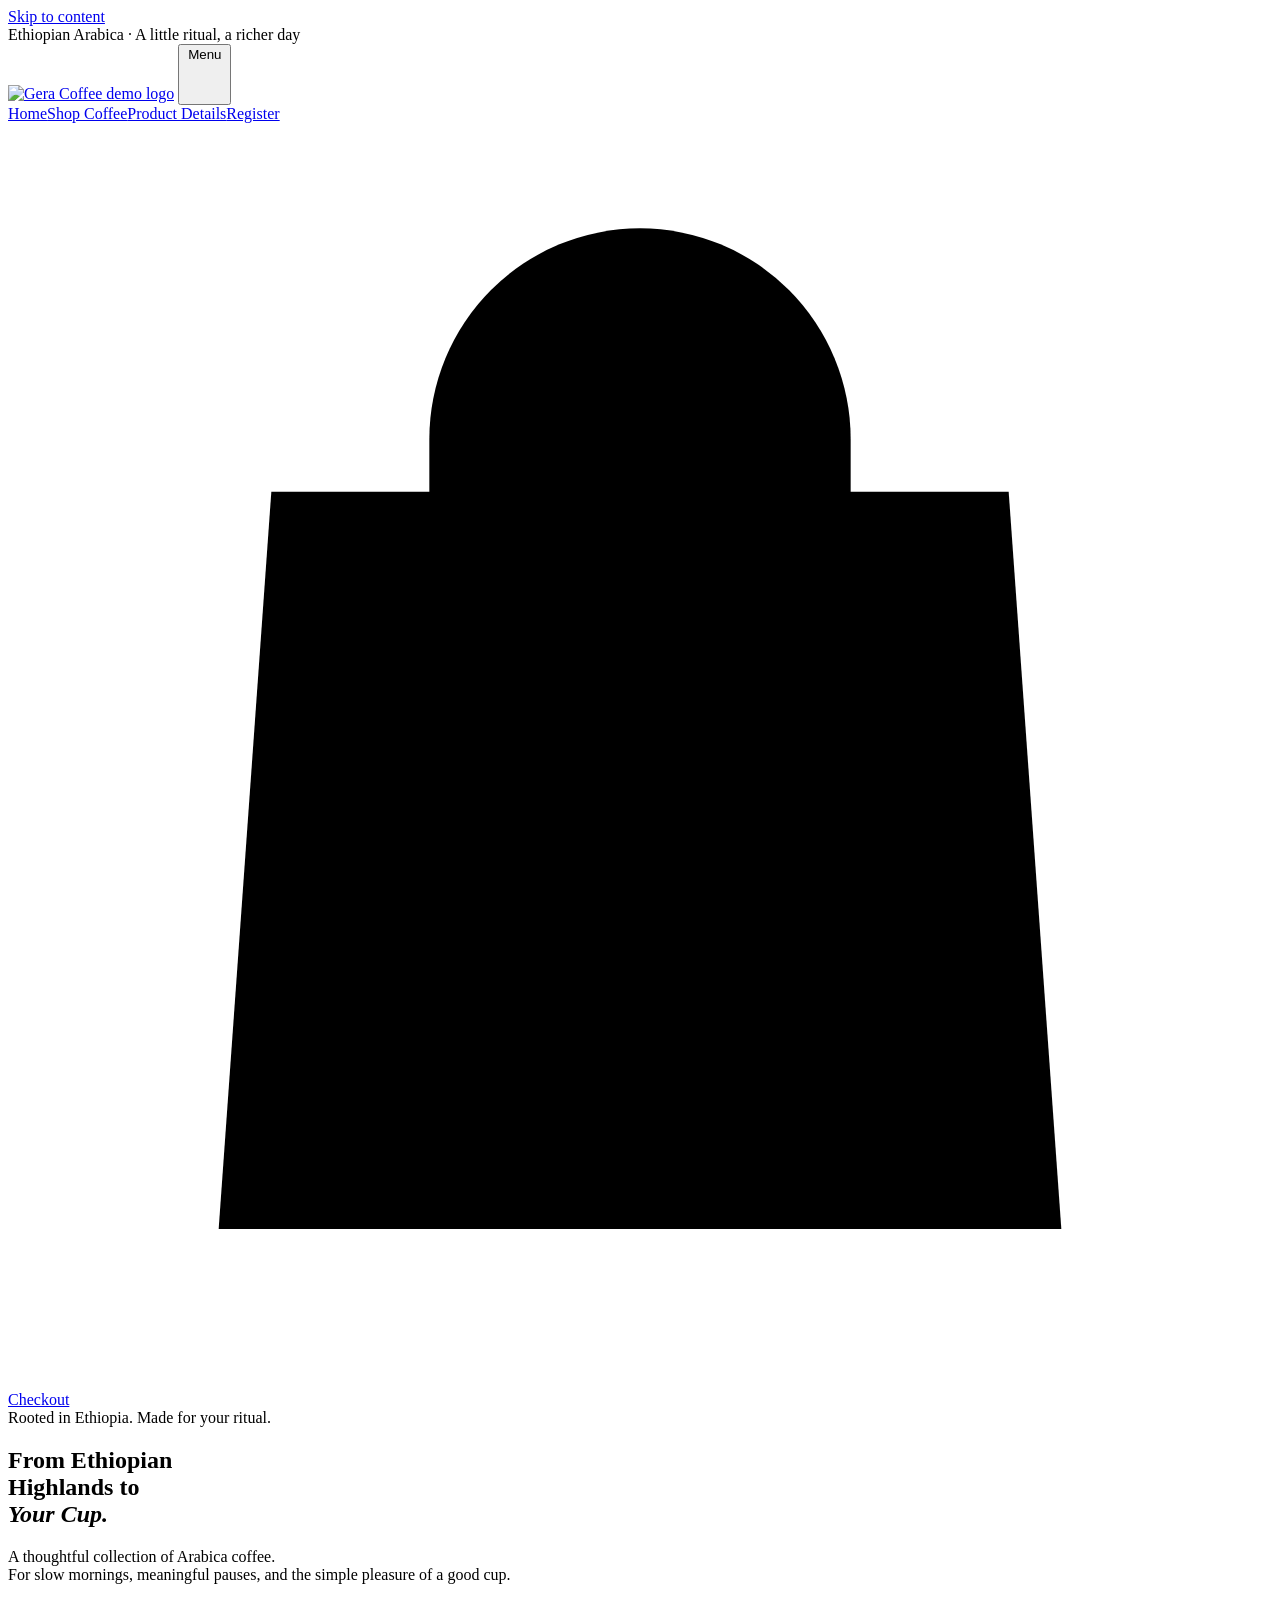
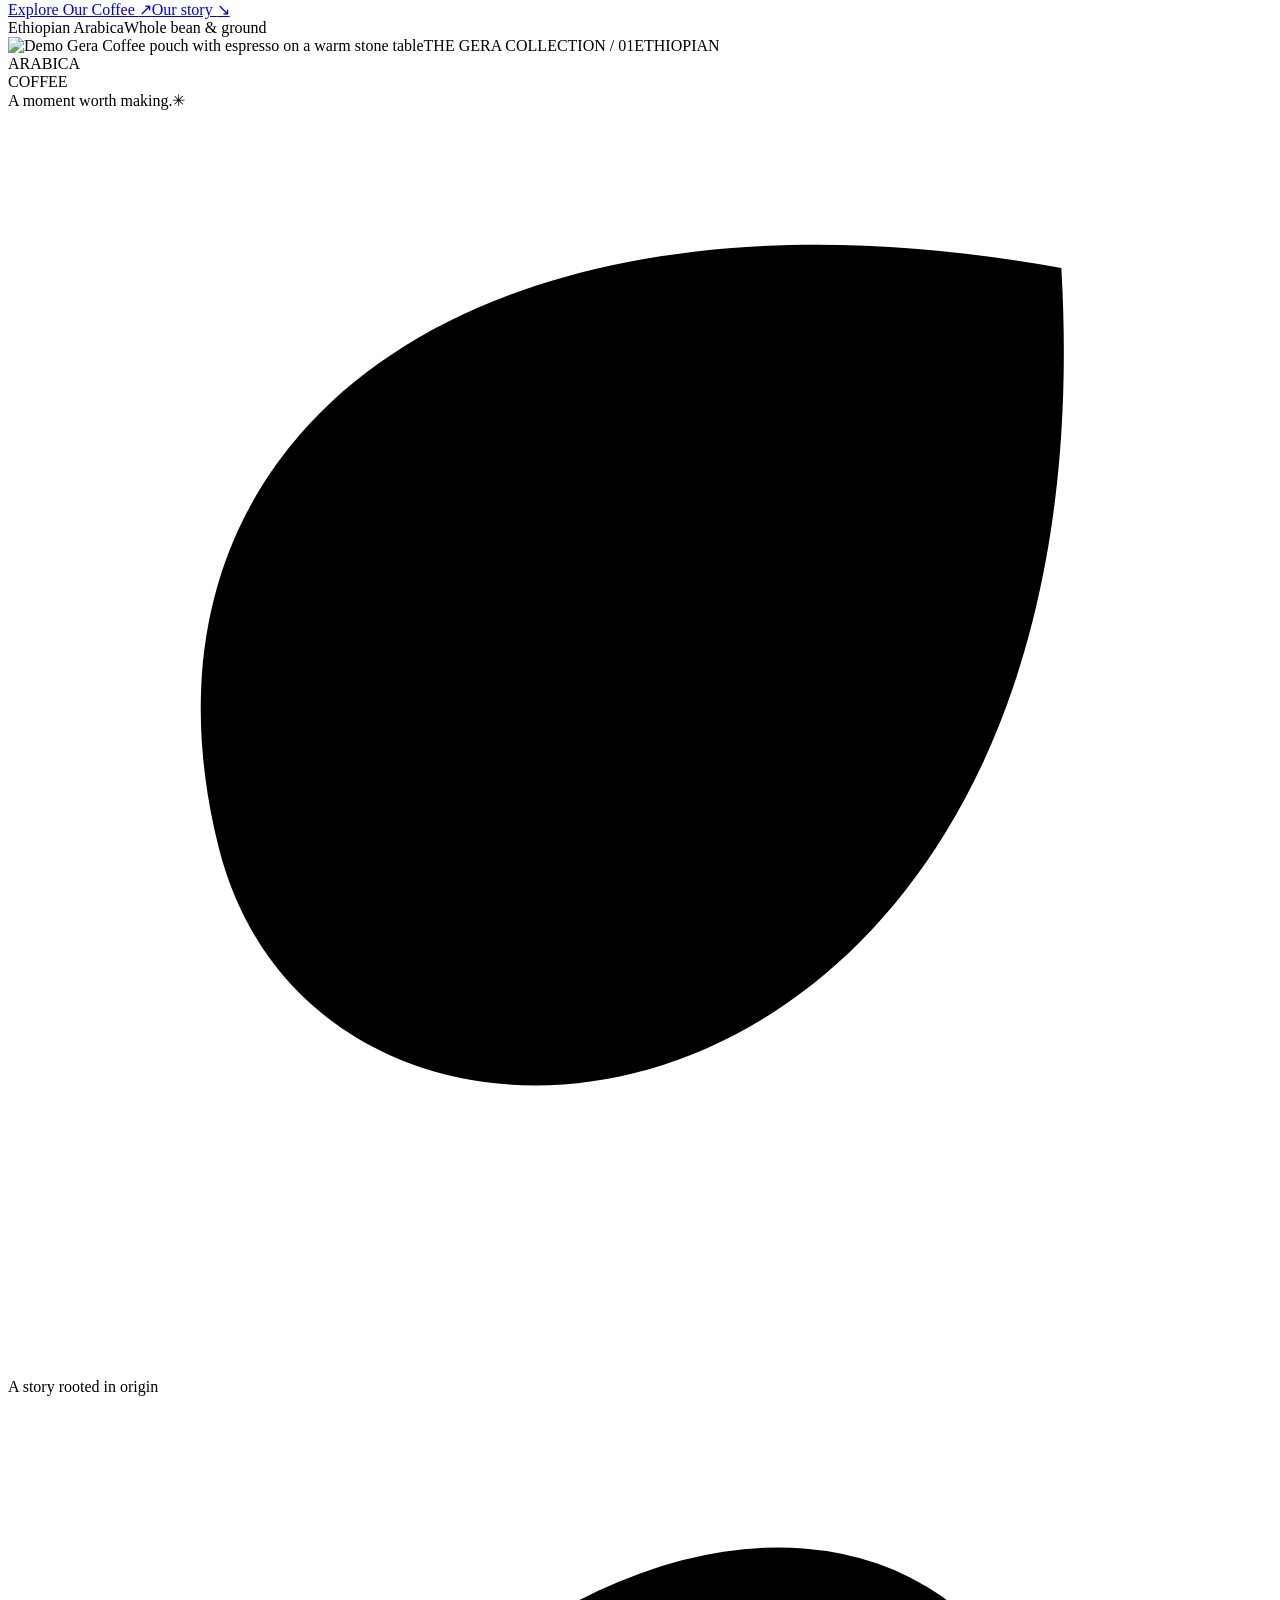
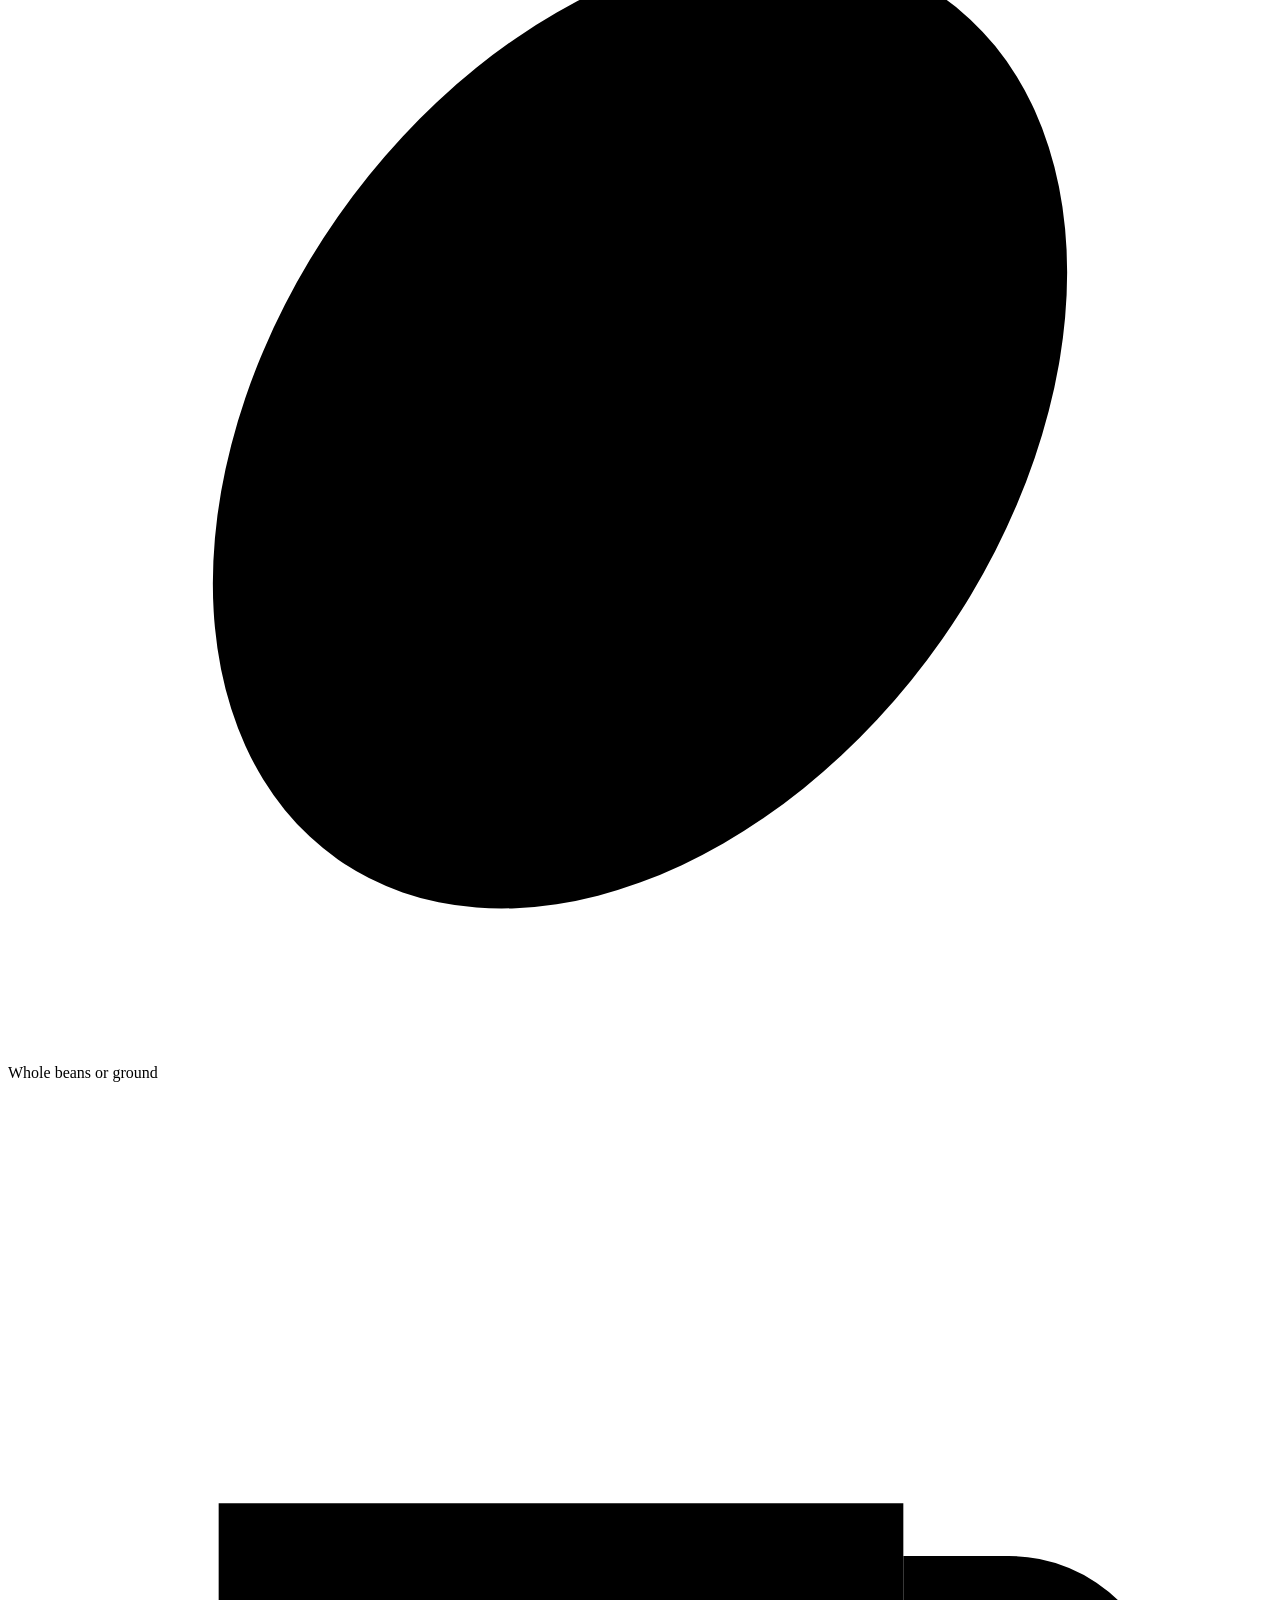
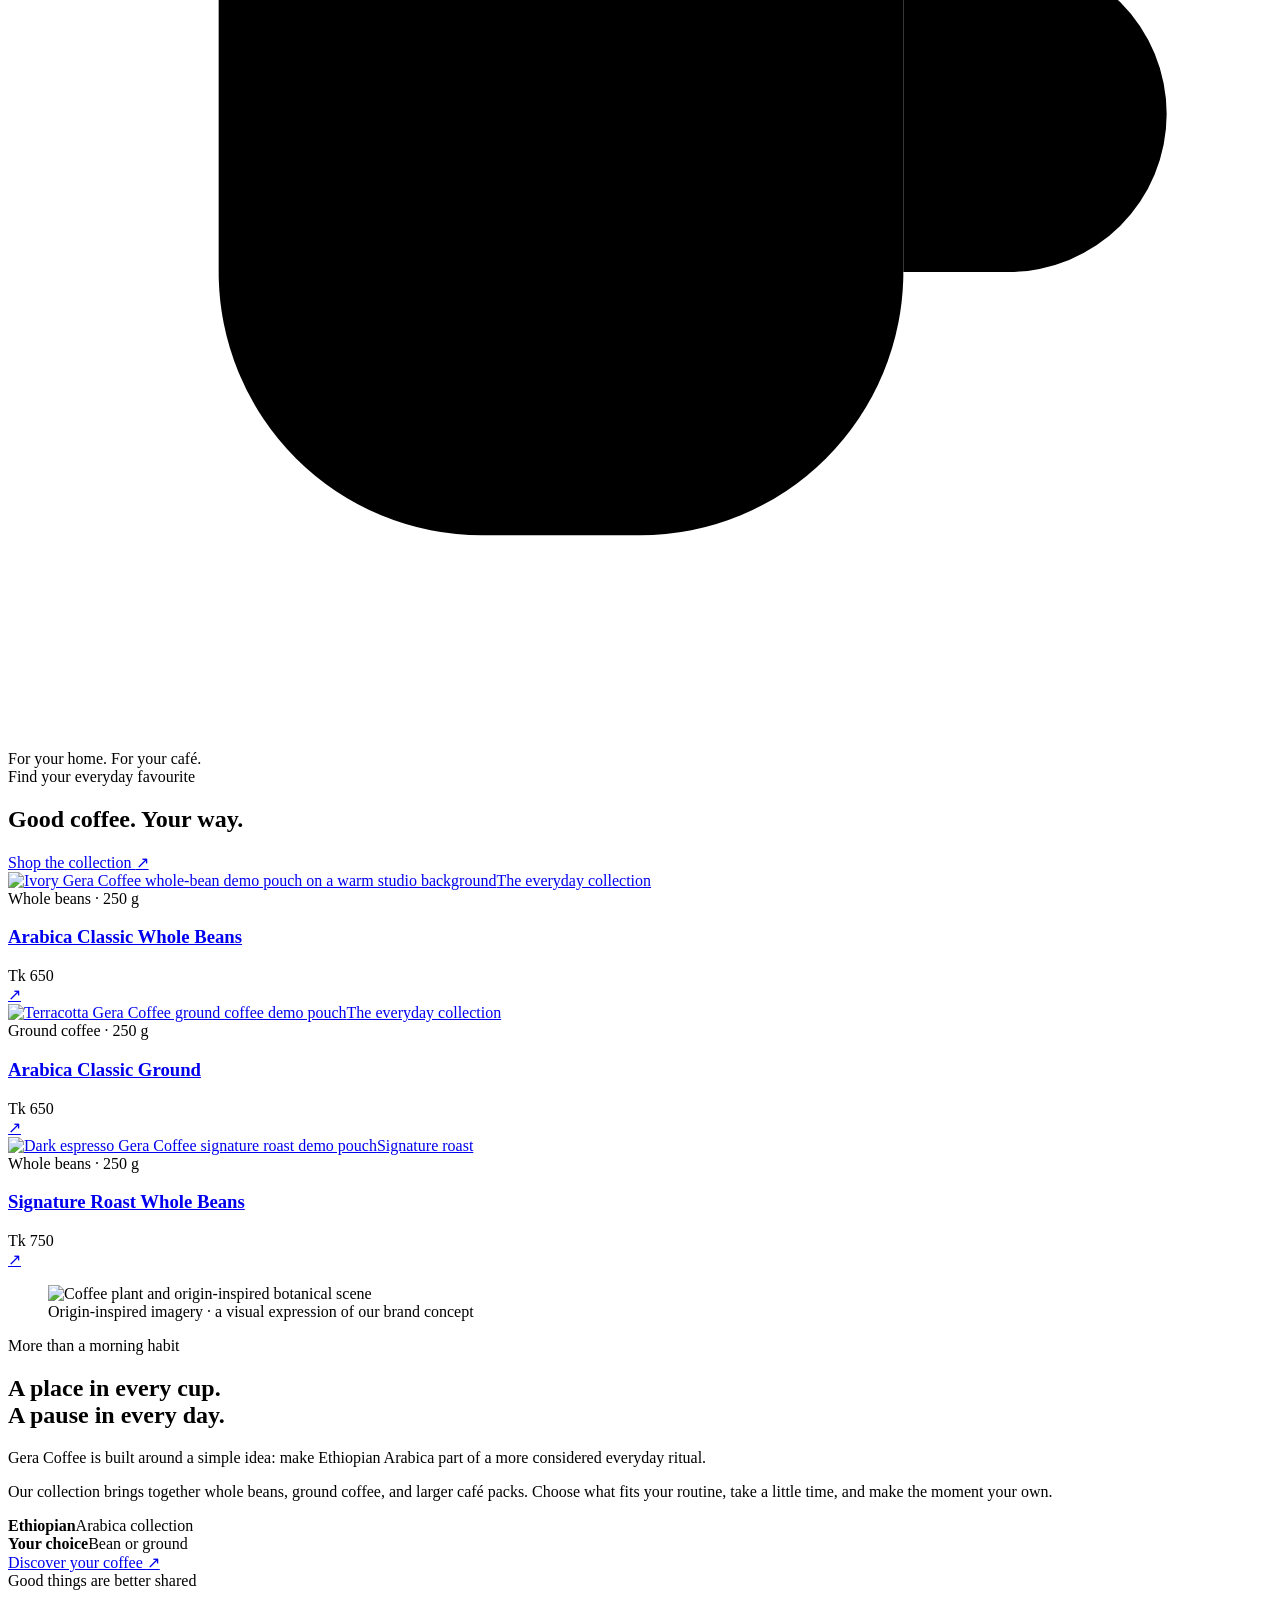
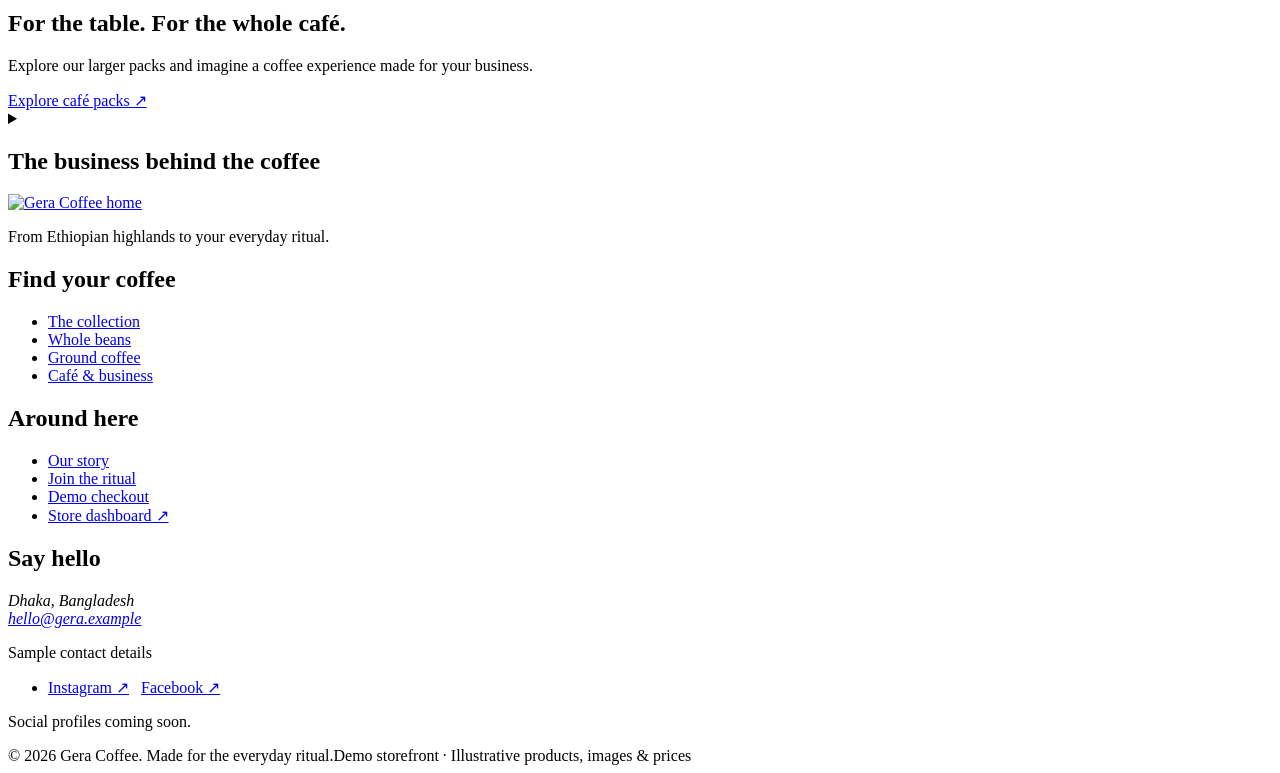
==== index.html @ 97291df1 "Upload all basic files" ====
<!doctype html>
<!-- Group name: [ADD GROUP NAME]. Members: [ADD EVERY NAME AND STUDENT ID]. AI-generated reference; see README.txt. -->
<html lang="en">
  <head>
    <meta charset="utf-8" />
    <meta name="viewport" content="width=device-width, initial-scale=1" />
    <meta
      http-equiv="Content-Security-Policy"
      content="form-action 'none'; object-src 'none'; base-uri 'self'"
    />
    <title>Gera Coffee — Ethiopian Arabica, Your Everyday Ritual</title>
    <meta
      name="description"
      content="Explore the Gera Coffee demo collection of Ethiopian Arabica whole beans, ground coffee and café packs. A thoughtful coffee ritual for Bangladesh."
    />
    <meta name="robots" content="index, follow" />
    <meta name="theme-color" content="#4A281B" />
    <link
      rel="canonical"
      href="https://gera-coffee-ritual.immensebico.chatgpt.site/index.html"
    />
    <meta property="og:type" content="website" />
    <meta property="og:site_name" content="Gera Coffee" />
    <meta
      property="og:title"
      content="Gera Coffee — Ethiopian Arabica, Your Everyday Ritual"
    />
    <meta
      property="og:description"
      content="Explore the Gera Coffee demo collection of Ethiopian Arabica whole beans, ground coffee and café packs. A thoughtful coffee ritual for Bangladesh."
    />
    <meta
      property="og:url"
      content="https://gera-coffee-ritual.immensebico.chatgpt.site/index.html"
    />
    <meta
      property="og:image"
      content="https://gera-coffee-ritual.immensebico.chatgpt.site/images/hero.jpg"
    />
    <meta
      property="og:image:alt"
      content="Gera Coffee demo pouch and espresso cup in a warm studio scene"
    />
    <meta name="twitter:card" content="summary_large_image" />
    <link rel="icon" href="images/favicon.svg" type="image/svg+xml" />
    <link
      rel="preload"
      href="fonts/gera-serif.ttf"
      as="font"
      type="font/ttf"
      crossorigin
    />
    <link rel="stylesheet" href="css/style.css" />
    <script src="js/main.js" defer></script>
    <script type="application/ld+json">
      {
        "@context": "https://schema.org",
        "@type": "WebSite",
        "name": "Gera Coffee — Ethiopian Arabica, Your Everyday Ritual",
        "description": "Explore the Gera Coffee demo collection of Ethiopian Arabica whole beans, ground coffee and café packs. A thoughtful coffee ritual for Bangladesh.",
        "url": "https://gera-coffee-ritual.immensebico.chatgpt.site/index.html",
        "inLanguage": "en"
      }
    </script>
  </head>
  <body>
    <a class="skip-link" href="#main">Skip to content</a>
    <div class="top-note">
      Ethiopian Arabica · A little ritual, a richer day
    </div>
    <header class="site-header">
      <div class="container header-inner">
        <a class="brand" href="index.html" aria-label="Gera Coffee home"
          ><img
            src="images/gera-coffee-logo.svg"
            width="143"
            height="58"
            alt="Gera Coffee demo logo"
        /></a>
        <button
          class="menu-toggle"
          type="button"
          aria-expanded="false"
          aria-controls="main-navigation"
        >
          Menu
          <svg class="icon" viewBox="0 0 24 24" aria-hidden="true">
            <path d="M3 6h18M3 12h18M3 18h18" />
          </svg>
        </button>
        <nav id="main-navigation" class="main-nav" aria-label="Main navigation">
          <a href="index.html" aria-current="page">Home</a
          ><a href="catalog.html">Shop Coffee</a
          ><a href="product-details.html">Product Details</a
          ><a href="register.html">Register</a
          ><a href="checkout.html" class="nav-checkout"
            ><svg class="icon" viewBox="0 0 24 24" aria-hidden="true">
              <path d="M5 7h14l1 14H4L5 7Z" />
              <path d="M8 8V6a4 4 0 0 1 8 0v2" /></svg
            >Checkout</a
          >
        </nav>
      </div>
    </header>
    <main id="main">
      <!-- Brand introduction -->
      <section class="container hero" aria-labelledby="hero-title">
        <div class="hero-copy">
          <span class="eyebrow">Rooted in Ethiopia. Made for your ritual.</span>
          <h1 id="hero-title">
            From Ethiopian<br />Highlands to<br /><em>Your Cup.</em>
          </h1>
          <p>
            A thoughtful collection of Arabica coffee.<br />For slow mornings,
            meaningful pauses, and the simple pleasure of a good cup.
          </p>
          <div class="hero-actions">
            <a class="button" href="catalog.html"
              >Explore Our Coffee
              <span class="arrow" aria-hidden="true">↗</span></a
            ><a class="text-link" href="#our-story"
              >Our story <span aria-hidden="true">↘</span></a
            >
          </div>
          <div class="hero-footnote">
            <span>Ethiopian Arabica</span><span>Whole bean &amp; ground</span>
          </div>
        </div>
        <div class="hero-visual">
          <img
            src="images/hero.jpg"
            alt="Demo Gera Coffee pouch with espresso on a warm stone table"
            width="1536"
            height="1024"
            fetchpriority="high"
          /><span class="hero-index">THE GERA COLLECTION / 01</span
          ><span class="round-stamp">ETHIOPIAN<br />ARABICA<br />COFFEE</span>
          <div class="image-label">
            <span>A moment worth making.</span><span aria-hidden="true">✳</span>
          </div>
        </div>
      </section>
      <div class="values-strip">
        <div class="container values-inner">
          <div class="value">
            <svg class="icon" viewBox="0 0 24 24" aria-hidden="true">
              <path d="M20 3C9 1 2 6 4 14s17 6 16-11Z" />
              <path d="M3 22 17 7" /></svg
            ><span>A story rooted in origin</span>
          </div>
          <div class="value">
            <svg class="icon" viewBox="0 0 24 24" aria-hidden="true">
              <ellipse
                cx="12"
                cy="12"
                rx="7"
                ry="10"
                transform="rotate(35 12 12)"
              />
              <path d="M16 4c-1 6-7 5-8 16" /></svg
            ><span>Whole beans or ground</span>
          </div>
          <div class="value">
            <svg class="icon" viewBox="0 0 24 24" aria-hidden="true">
              <path d="M4 8h13v7a5 5 0 0 1-5 5H9a5 5 0 0 1-5-5V8Z" />
              <path d="M17 9h2a3 3 0 0 1 0 6h-2M8 2v3m5-3v3M2 23h19" /></svg
            ><span>For your home. For your café.</span>
          </div>
        </div>
      </div>
      <!-- Featured coffee -->
      <section class="container section" aria-labelledby="featured-title">
        <div class="section-heading">
          <div>
            <span class="eyebrow">Find your everyday favourite</span>
            <h2 id="featured-title">Good coffee. Your way.</h2>
          </div>
          <a class="text-link" href="catalog.html"
            >Shop the collection
            <span class="arrow" aria-hidden="true">↗</span></a
          >
        </div>
        <div class="product-grid">
          <article
            class="product-card"
            data-product-card
            data-category="Whole beans"
            data-search="arabica classic whole beans 250 g ger-003"
          >
            <a
              class="product-image"
              href="product-details.html?sku=GER-003"
              aria-label="View Arabica Classic Whole Beans 250 g"
              ><img
                src="images/coffee-01.jpg"
                alt="Ivory Gera Coffee whole-bean demo pouch on a warm studio background"
                width="1200"
                height="1200"
                loading="lazy"
                decoding="async"
              /><span class="product-badge">The everyday collection</span></a
            >
            <div class="product-card-footer">
              <div>
                <span class="category">Whole beans · 250 g</span>
                <h3>
                  <a href="product-details.html?sku=GER-003"
                    >Arabica Classic Whole Beans</a
                  >
                </h3>
                <span class="price">Tk 650</span>
              </div>
              <a
                class="circle-link"
                href="product-details.html?sku=GER-003"
                aria-label="Explore Arabica Classic Whole Beans 250 g"
                ><span class="arrow" aria-hidden="true">↗</span></a
              >
            </div>
          </article>
          <article
            class="product-card"
            data-product-card
            data-category="Ground coffee"
            data-search="arabica classic ground 250 g ger-004"
          >
            <a
              class="product-image"
              href="product-details.html?sku=GER-004"
              aria-label="View Arabica Classic Ground 250 g"
              ><img
                src="images/coffee-02.jpg"
                alt="Terracotta Gera Coffee ground coffee demo pouch"
                width="1200"
                height="1200"
                loading="lazy"
                decoding="async"
              /><span class="product-badge">The everyday collection</span></a
            >
            <div class="product-card-footer">
              <div>
                <span class="category">Ground coffee · 250 g</span>
                <h3>
                  <a href="product-details.html?sku=GER-004"
                    >Arabica Classic Ground</a
                  >
                </h3>
                <span class="price">Tk 650</span>
              </div>
              <a
                class="circle-link"
                href="product-details.html?sku=GER-004"
                aria-label="Explore Arabica Classic Ground 250 g"
                ><span class="arrow" aria-hidden="true">↗</span></a
              >
            </div>
          </article>
          <article
            class="product-card"
            data-product-card
            data-category="Whole beans"
            data-search="signature roast whole beans 250 g ger-005"
          >
            <a
              class="product-image"
              href="product-details.html?sku=GER-005"
              aria-label="View Signature Roast Whole Beans 250 g"
              ><img
                src="images/coffee-03.jpg"
                alt="Dark espresso Gera Coffee signature roast demo pouch"
                width="1200"
                height="1200"
                loading="lazy"
                decoding="async"
              /><span class="product-badge">Signature roast</span></a
            >
            <div class="product-card-footer">
              <div>
                <span class="category">Whole beans · 250 g</span>
                <h3>
                  <a href="product-details.html?sku=GER-005"
                    >Signature Roast Whole Beans</a
                  >
                </h3>
                <span class="price">Tk 750</span>
              </div>
              <a
                class="circle-link"
                href="product-details.html?sku=GER-005"
                aria-label="Explore Signature Roast Whole Beans 250 g"
                ><span class="arrow" aria-hidden="true">↗</span></a
              >
            </div>
          </article>
        </div>
      </section>
      <!-- Origin and brand values -->
      <section
        class="container origin"
        id="our-story"
        aria-labelledby="story-title"
      >
        <figure class="origin-photo">
          <img
            src="images/coffee-04.jpg"
            alt="Coffee plant and origin-inspired botanical scene"
            width="1200"
            height="1200"
            loading="lazy"
          />
          <figcaption>
            Origin-inspired imagery · a visual expression of our brand concept
          </figcaption>
        </figure>
        <div class="origin-copy">
          <span class="eyebrow">More than a morning habit</span>
          <h2 id="story-title">
            A place in every cup.<br />A pause in every day.
          </h2>
          <p>
            Gera Coffee is built around a simple idea: make Ethiopian Arabica
            part of a more considered everyday ritual.
          </p>
          <p>
            Our collection brings together whole beans, ground coffee, and
            larger café packs. Choose what fits your routine, take a little
            time, and make the moment your own.
          </p>
          <div class="origin-detail">
            <div><strong>Ethiopian</strong><span>Arabica collection</span></div>
            <div><strong>Your choice</strong><span>Bean or ground</span></div>
          </div>
          <a class="text-link" href="catalog.html"
            >Discover your coffee
            <span class="arrow" aria-hidden="true">↗</span></a
          >
        </div>
      </section>
      <section class="ritual-banner" aria-labelledby="cafe-title">
        <div class="container ritual-inner">
          <div>
            <span class="eyebrow">Good things are better shared</span>
            <h2 id="cafe-title">For the table. For the whole café.</h2>
            <p>
              Explore our larger packs and imagine a coffee experience made for
              your business.
            </p>
          </div>
          <a
            class="button"
            href="catalog.html?category=Caf%C3%A9%2Fbusiness%20pack"
            >Explore café packs
            <span class="arrow" aria-hidden="true">↗</span></a
          >
        </div>
      </section>
      <!-- All nine business model blocks; expandable for a calmer storefront -->
      <section
        class="container business-section"
        aria-labelledby="business-title"
      >
        <details>
          <summary>
            <h2 id="business-title">The business behind the coffee</h2>
          </summary>
          <p class="intro">
            <strong>A direct-to-customer concept.</strong> Gera Coffee is
            primarily a B2C store because it offers products to individual
            consumers. Cafés and business buyers represent a planned B2B
            audience. Our revenue model is direct product sales, with bulk
            coffee sales as a potential secondary channel.
          </p>
          <div class="canvas-grid">
            <article>
              <span class="canvas-number">01</span>
              <h3>Customer segments</h3>
              <p>
                Specialty coffee enthusiasts, premium home consumers, and cafés
                or business buyers.
              </p>
            </article>
            <article>
              <span class="canvas-number">02</span>
              <h3>Value propositions</h3>
              <p>
                Ethiopian Arabica in whole-bean and ground formats, considered
                presentation, and clear product choices.
              </p>
            </article>
            <article>
              <span class="canvas-number">03</span>
              <h3>Channels</h3>
              <p>
                A direct website storefront, social media, and personal contact
                for business enquiries. All channels are conceptual.
              </p>
            </article>
            <article>
              <span class="canvas-number">04</span>
              <h3>Customer relationships</h3>
              <p>
                Helpful product information, direct contact, and a planned
                post-purchase support experience.
              </p>
            </article>
            <article>
              <span class="canvas-number">05</span>
              <h3>Revenue streams</h3>
              <p>
                Direct coffee product sales to individuals; a planned secondary
                route for café and bulk orders.
              </p>
            </article>
            <article>
              <span class="canvas-number">06</span>
              <h3>Key resources</h3>
              <p>
                The brand, coffee inventory, product photography, the
                storefront, and future supplier relationships.
              </p>
            </article>
            <article>
              <span class="canvas-number">07</span>
              <h3>Key activities</h3>
              <p>
                Product selection, listings, a packing and fulfilment concept,
                marketing, and customer communication.
              </p>
            </article>
            <article>
              <span class="canvas-number">08</span>
              <h3>Key partners</h3>
              <p>
                Prospective coffee suppliers, delivery services, and payment
                providers. No partnerships or integrations are currently
                claimed.
              </p>
            </article>
            <article>
              <span class="canvas-number">09</span>
              <h3>Cost structure</h3>
              <p>
                Coffee purchasing, packaging, delivery, marketing, and website
                operations.
              </p>
            </article>
          </div>
        </details>
      </section>
    </main>
    <footer class="site-footer" id="contact">
      <div class="container">
        <div class="footer-grid">
          <div class="footer-brand">
            <a href="index.html"
              ><img
                src="images/gera-coffee-logo.svg"
                alt="Gera Coffee home"
                width="140"
                height="57"
                loading="lazy"
            /></a>
            <p>From Ethiopian highlands to your everyday ritual.</p>
          </div>
          <div>
            <h2>Find your coffee</h2>
            <ul>
              <li><a href="catalog.html">The collection</a></li>
              <li>
                <a href="catalog.html?category=Whole%20beans">Whole beans</a>
              </li>
              <li>
                <a href="catalog.html?category=Ground%20coffee"
                  >Ground coffee</a
                >
              </li>
              <li>
                <a href="catalog.html?category=Caf%C3%A9%2Fbusiness%20pack"
                  >Café &amp; business</a
                >
              </li>
            </ul>
          </div>
          <div>
            <h2>Around here</h2>
            <ul>
              <li><a href="index.html#our-story">Our story</a></li>
              <li><a href="register.html">Join the ritual</a></li>
              <li><a href="checkout.html">Demo checkout</a></li>
              <li><a href="admin.html">Store dashboard ↗</a></li>
            </ul>
          </div>
          <div>
            <h2>Say hello</h2>
            <address>
              Dhaka, Bangladesh<br /><a href="mailto:hello@gera.example"
                >hello@gera.example</a
              >
            </address>
            <p class="small muted">Sample contact details</p>
            <ul>
              <li>
                <a href="#social-note" data-social="Instagram">Instagram ↗</a>
                &nbsp;
                <a href="#social-note" data-social="Facebook">Facebook ↗</a>
              </li>
            </ul>
            <p class="small muted" id="social-note">
              Social profiles coming soon.
            </p>
          </div>
        </div>
        <div class="footer-bottom">
          <span>© 2026 Gera Coffee. Made for the everyday ritual.</span
          ><span
            >Demo storefront · Illustrative products, images &amp; prices</span
          >
        </div>
      </div>
    </footer>
    <div class="toast" role="status" aria-live="polite" hidden></div>
  </body>
</html>
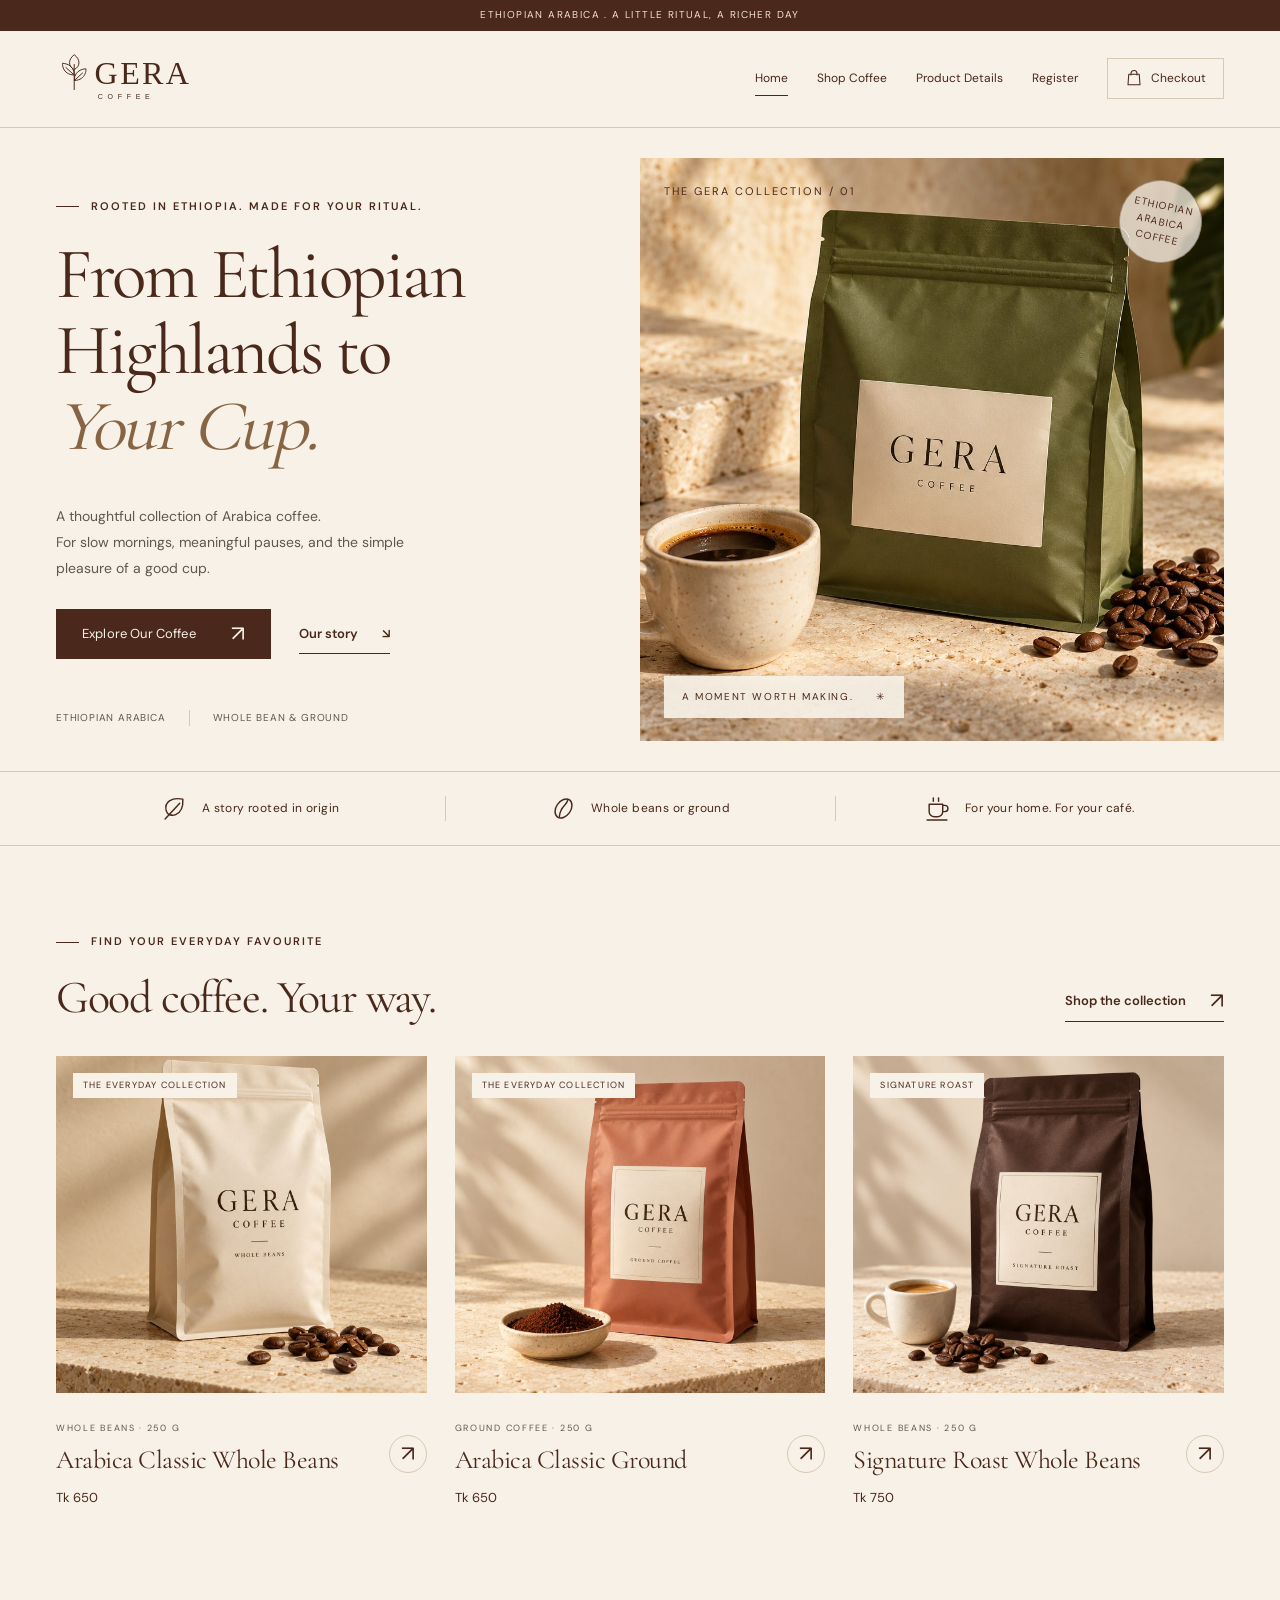
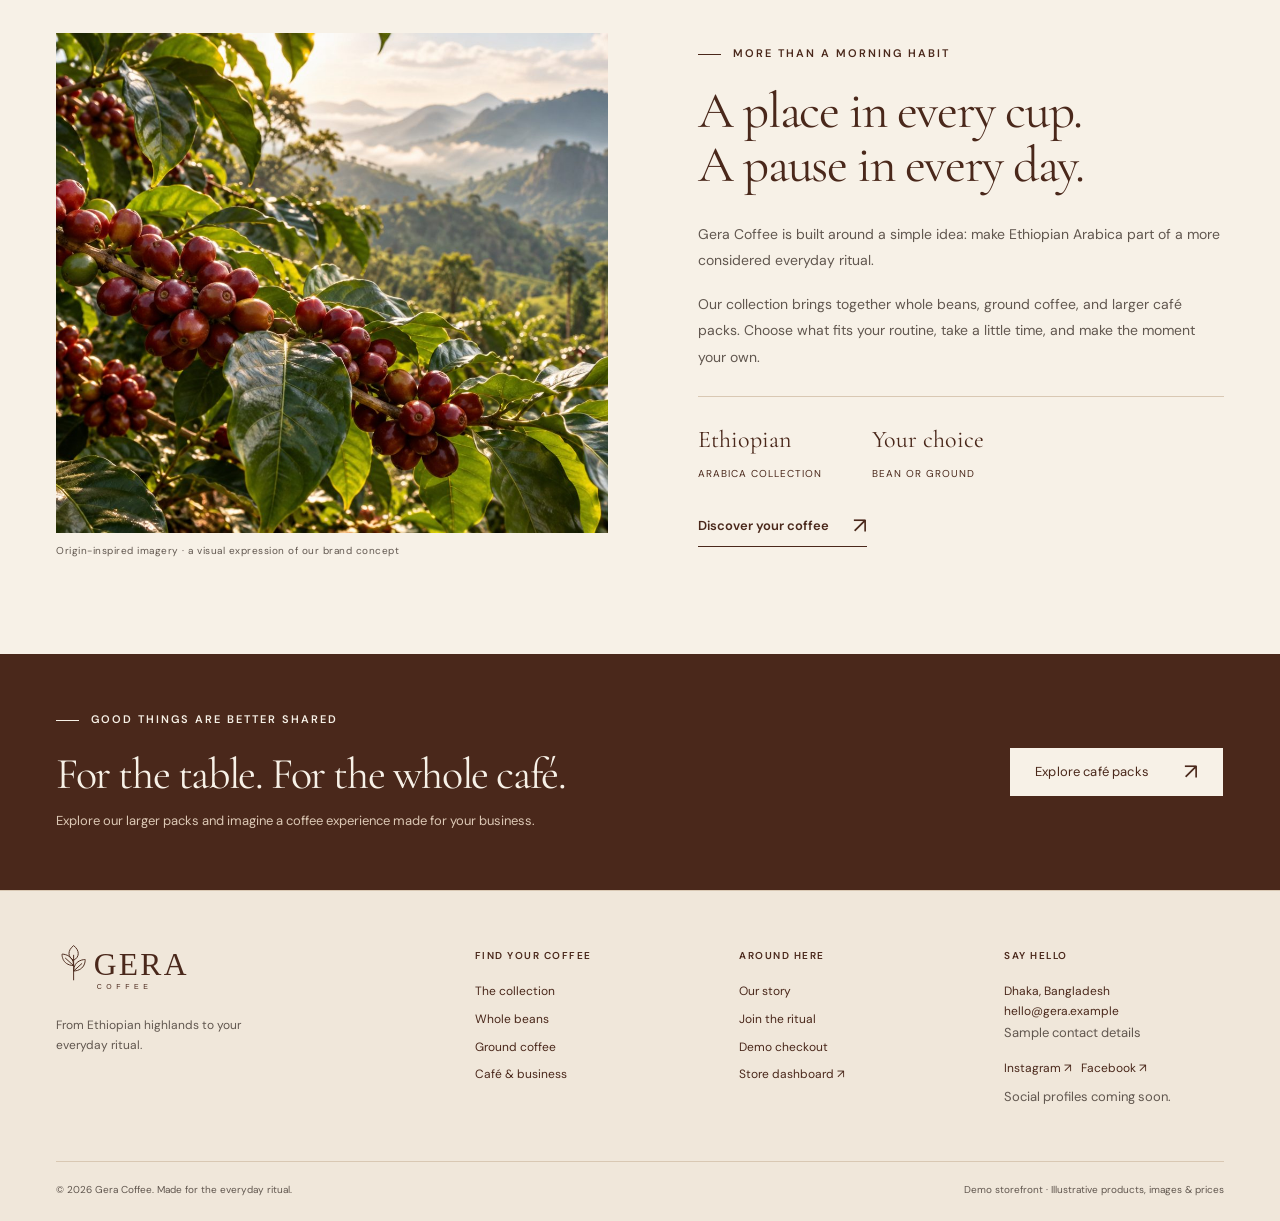
==== commit 80fe5a81: "Deploy the website" ====
--- a/index.html
+++ b/index.html
@@ -2,71 +2,13 @@
 <!-- Group name: [ADD GROUP NAME]. Members: [ADD EVERY NAME AND STUDENT ID]. AI-generated reference; see README.txt. -->
 <html lang="en">
   <head>
-    <meta charset="utf-8" />
-    <meta name="viewport" content="width=device-width, initial-scale=1" />
-    <meta
-      http-equiv="Content-Security-Policy"
-      content="form-action 'none'; object-src 'none'; base-uri 'self'"
-    />
     <title>Gera Coffee — Ethiopian Arabica, Your Everyday Ritual</title>
-    <meta
-      name="description"
-      content="Explore the Gera Coffee demo collection of Ethiopian Arabica whole beans, ground coffee and café packs. A thoughtful coffee ritual for Bangladesh."
-    />
-    <meta name="robots" content="index, follow" />
-    <meta name="theme-color" content="#4A281B" />
-    <link
-      rel="canonical"
-      href="https://gera-coffee-ritual.immensebico.chatgpt.site/index.html"
-    />
-    <meta property="og:type" content="website" />
-    <meta property="og:site_name" content="Gera Coffee" />
-    <meta
-      property="og:title"
-      content="Gera Coffee — Ethiopian Arabica, Your Everyday Ritual"
-    />
-    <meta
-      property="og:description"
-      content="Explore the Gera Coffee demo collection of Ethiopian Arabica whole beans, ground coffee and café packs. A thoughtful coffee ritual for Bangladesh."
-    />
-    <meta
-      property="og:url"
-      content="https://gera-coffee-ritual.immensebico.chatgpt.site/index.html"
-    />
-    <meta
-      property="og:image"
-      content="https://gera-coffee-ritual.immensebico.chatgpt.site/images/hero.jpg"
-    />
-    <meta
-      property="og:image:alt"
-      content="Gera Coffee demo pouch and espresso cup in a warm studio scene"
-    />
-    <meta name="twitter:card" content="summary_large_image" />
-    <link rel="icon" href="images/favicon.svg" type="image/svg+xml" />
-    <link
-      rel="preload"
-      href="fonts/gera-serif.ttf"
-      as="font"
-      type="font/ttf"
-      crossorigin
-    />
     <link rel="stylesheet" href="css/style.css" />
-    <script src="js/main.js" defer></script>
-    <script type="application/ld+json">
-      {
-        "@context": "https://schema.org",
-        "@type": "WebSite",
-        "name": "Gera Coffee — Ethiopian Arabica, Your Everyday Ritual",
-        "description": "Explore the Gera Coffee demo collection of Ethiopian Arabica whole beans, ground coffee and café packs. A thoughtful coffee ritual for Bangladesh.",
-        "url": "https://gera-coffee-ritual.immensebico.chatgpt.site/index.html",
-        "inLanguage": "en"
-      }
-    </script>
   </head>
   <body>
     <a class="skip-link" href="#main">Skip to content</a>
     <div class="top-note">
-      Ethiopian Arabica · A little ritual, a richer day
+      Ethiopian Arabica . A little ritual, a richer day
     </div>
     <header class="site-header">
       <div class="container header-inner">
@@ -354,99 +296,6 @@
           >
         </div>
       </section>
-      <!-- All nine business model blocks; expandable for a calmer storefront -->
-      <section
-        class="container business-section"
-        aria-labelledby="business-title"
-      >
-        <details>
-          <summary>
-            <h2 id="business-title">The business behind the coffee</h2>
-          </summary>
-          <p class="intro">
-            <strong>A direct-to-customer concept.</strong> Gera Coffee is
-            primarily a B2C store because it offers products to individual
-            consumers. Cafés and business buyers represent a planned B2B
-            audience. Our revenue model is direct product sales, with bulk
-            coffee sales as a potential secondary channel.
-          </p>
-          <div class="canvas-grid">
-            <article>
-              <span class="canvas-number">01</span>
-              <h3>Customer segments</h3>
-              <p>
-                Specialty coffee enthusiasts, premium home consumers, and cafés
-                or business buyers.
-              </p>
-            </article>
-            <article>
-              <span class="canvas-number">02</span>
-              <h3>Value propositions</h3>
-              <p>
-                Ethiopian Arabica in whole-bean and ground formats, considered
-                presentation, and clear product choices.
-              </p>
-            </article>
-            <article>
-              <span class="canvas-number">03</span>
-              <h3>Channels</h3>
-              <p>
-                A direct website storefront, social media, and personal contact
-                for business enquiries. All channels are conceptual.
-              </p>
-            </article>
-            <article>
-              <span class="canvas-number">04</span>
-              <h3>Customer relationships</h3>
-              <p>
-                Helpful product information, direct contact, and a planned
-                post-purchase support experience.
-              </p>
-            </article>
-            <article>
-              <span class="canvas-number">05</span>
-              <h3>Revenue streams</h3>
-              <p>
-                Direct coffee product sales to individuals; a planned secondary
-                route for café and bulk orders.
-              </p>
-            </article>
-            <article>
-              <span class="canvas-number">06</span>
-              <h3>Key resources</h3>
-              <p>
-                The brand, coffee inventory, product photography, the
-                storefront, and future supplier relationships.
-              </p>
-            </article>
-            <article>
-              <span class="canvas-number">07</span>
-              <h3>Key activities</h3>
-              <p>
-                Product selection, listings, a packing and fulfilment concept,
-                marketing, and customer communication.
-              </p>
-            </article>
-            <article>
-              <span class="canvas-number">08</span>
-              <h3>Key partners</h3>
-              <p>
-                Prospective coffee suppliers, delivery services, and payment
-                providers. No partnerships or integrations are currently
-                claimed.
-              </p>
-            </article>
-            <article>
-              <span class="canvas-number">09</span>
-              <h3>Cost structure</h3>
-              <p>
-                Coffee purchasing, packaging, delivery, marketing, and website
-                operations.
-              </p>
-            </article>
-          </div>
-        </details>
-      </section>
     </main>
     <footer class="site-footer" id="contact">
       <div class="container">
--- a/css/style.css
+++ b/css/style.css
@@ -0,0 +1,2140 @@
+/* Gera Coffee — shared storefront styles. */
+@font-face {
+  font-family: "Gera Serif";
+  src: url("../fonts/gera-serif.ttf") format("truetype");
+  font-display: swap;
+  font-weight: 400;
+}
+@font-face {
+  font-family: "Gera Sans";
+  src: url("../fonts/gera-sans.ttf") format("truetype");
+  font-display: swap;
+  font-weight: 400;
+}
+:root {
+  --espresso: #4a281b;
+  --cream: #f7f1e7;
+  --sand: #e7d5bc;
+  --border: #d9c8b3;
+  --muted: #61574f;
+  --caramel: #b77936;
+  --green: #53683b;
+  --white: #fffdf9;
+  --serif: "Gera Serif", Georgia, serif;
+  --sans: "Gera Sans", Arial, sans-serif;
+}
+* {
+  box-sizing: border-box;
+}
+html {
+  scroll-behavior: smooth;
+  scroll-padding-top: 110px;
+}
+body {
+  margin: 0;
+  color: var(--espresso);
+  background: var(--cream);
+  font: 16px/1.65 var(--sans);
+}
+img {
+  display: block;
+  max-width: 100%;
+  height: auto;
+}
+a {
+  color: inherit;
+  text-decoration: none;
+}
+button,
+input,
+select,
+textarea {
+  font: inherit;
+}
+button,
+a,
+input,
+select,
+textarea {
+  -webkit-tap-highlight-color: transparent;
+}
+button {
+  color: inherit;
+  cursor: pointer;
+}
+button:disabled {
+  cursor: not-allowed;
+  opacity: 0.5;
+}
+button,
+input,
+select,
+textarea {
+  border-radius: 2px;
+}
+button {
+  background: none;
+}
+a,
+button {
+  touch-action: manipulation;
+}
+a:hover {
+  color: #855329;
+}
+p {
+  margin: 0 0 1.2em;
+}
+h1,
+h2,
+h3,
+h4 {
+  font-family: var(--serif);
+  font-weight: 400;
+  line-height: 1.06;
+  margin: 0 0 0.55em;
+}
+h1 {
+  font-size: clamp(48px, 5.5vw, 82px);
+  letter-spacing: -2.5px;
+}
+h2 {
+  font-size: clamp(36px, 3.6vw, 53px);
+  letter-spacing: -1.4px;
+}
+h3 {
+  font-size: 29px;
+  letter-spacing: -0.5px;
+}
+small,
+.small {
+  font-size: 13px;
+}
+::selection {
+  background: var(--sand);
+}
+:focus-visible {
+  outline: 3px solid var(--green);
+  outline-offset: 5px;
+}
+button:focus-visible,
+input:focus-visible,
+select:focus-visible,
+textarea:focus-visible {
+  outline-offset: 3px;
+}
+[hidden] {
+  display: none !important;
+}
+.container {
+  width: min(1280px, calc(100% - 112px));
+  margin-inline: auto;
+}
+.muted {
+  color: var(--muted);
+}
+.eyebrow {
+  display: block;
+  font-size: 11px;
+  line-height: 1.4;
+  font-weight: 600;
+  letter-spacing: 2px;
+  text-transform: uppercase;
+  margin-bottom: 23px;
+}
+.eyebrow::before {
+  content: "";
+  display: inline-block;
+  width: 23px;
+  height: 1px;
+  background: currentColor;
+  vertical-align: middle;
+  margin-right: 12px;
+}
+.section {
+  padding-block: 88px;
+}
+.section-heading,
+.split-heading {
+  display: flex;
+  align-items: end;
+  justify-content: space-between;
+  gap: 30px;
+  margin-bottom: 34px;
+}
+.section-heading h2 {
+  margin-bottom: 0;
+}
+.section-heading p {
+  max-width: 440px;
+  margin-bottom: 5px;
+}
+.text-link {
+  display: inline-flex;
+  align-items: center;
+  gap: 24px;
+  border-bottom: 1px solid var(--espresso);
+  padding: 9px 0;
+  font-size: 13px;
+  font-weight: 600;
+}
+.text-link:hover {
+  gap: 30px;
+}
+.arrow {
+  font-size: 22px;
+  font-weight: 400;
+  line-height: 1;
+}
+.button {
+  display: inline-flex;
+  align-items: center;
+  justify-content: center;
+  gap: 35px;
+  min-height: 50px;
+  padding: 13px 25px;
+  color: var(--cream);
+  background: var(--espresso);
+  border: 1px solid var(--espresso);
+  font-size: 13px;
+  font-weight: 500;
+  letter-spacing: 0.15px;
+  transition:
+    background 0.2s,
+    color 0.2s;
+}
+.button:hover {
+  background: #6b3e2c;
+  color: var(--white);
+}
+.button-secondary {
+  background: transparent;
+  color: var(--espresso);
+}
+.button-secondary:hover {
+  background: var(--sand);
+  color: var(--espresso);
+}
+.skip-link {
+  position: fixed;
+  top: -80px;
+  left: 20px;
+  z-index: 20;
+  background: var(--espresso);
+  color: white;
+  padding: 12px 20px;
+}
+.skip-link:focus {
+  top: 12px;
+}
+.top-note {
+  text-align: center;
+  padding: 7px 16px;
+  background: var(--espresso);
+  color: #f2e3cc;
+  font-size: 10px;
+  letter-spacing: 1.4px;
+  text-transform: uppercase;
+}
+.site-header {
+  border-bottom: 1px solid var(--border);
+  position: relative;
+  z-index: 5;
+  background: var(--cream);
+}
+.header-inner {
+  min-height: 96px;
+  display: flex;
+  align-items: center;
+  justify-content: space-between;
+  gap: 35px;
+}
+.brand img {
+  width: 143px;
+  height: 58px;
+  object-fit: contain;
+}
+.main-nav {
+  display: flex;
+  gap: 29px;
+  align-items: center;
+}
+.main-nav a {
+  position: relative;
+  font-size: 12px;
+  white-space: nowrap;
+  padding: 12px 0;
+}
+.main-nav a[aria-current="page"]::after {
+  content: "";
+  position: absolute;
+  bottom: 4px;
+  left: 0;
+  width: 100%;
+  height: 1px;
+  background: var(--espresso);
+}
+.main-nav .nav-checkout {
+  border: 1px solid var(--border);
+  padding: 10px 17px;
+  display: flex;
+  align-items: center;
+  gap: 8px;
+}
+.main-nav .nav-checkout[aria-current="page"]::after {
+  display: none;
+}
+.main-nav .nav-checkout[aria-current="page"] {
+  background: var(--sand);
+}
+.icon {
+  width: 18px;
+  height: 18px;
+  fill: none;
+  stroke: currentColor;
+  stroke-width: 1.4;
+  stroke-linecap: round;
+  stroke-linejoin: round;
+  vertical-align: middle;
+}
+.menu-toggle {
+  display: none;
+  align-items: center;
+  gap: 9px;
+  border: 0;
+  min-height: 44px;
+  padding: 10px;
+  font-size: 12px;
+}
+.hero {
+  display: grid;
+  grid-template-columns: 1fr 1fr;
+  min-height: 640px;
+}
+.hero-copy {
+  padding: 71px 50px 45px 0;
+  align-self: center;
+}
+.hero h1 {
+  font-size: clamp(58px, 5.6vw, 84px);
+  max-width: 600px;
+}
+.hero h1 em {
+  font-weight: 400;
+  color: #876544;
+}
+.hero-copy > p {
+  max-width: 380px;
+  color: var(--muted);
+  font-size: 14px;
+  line-height: 1.85;
+  margin: 23px 0 27px;
+}
+.hero-actions {
+  display: flex;
+  gap: 28px;
+  align-items: center;
+}
+.hero-footnote {
+  display: flex;
+  gap: 23px;
+  font-size: 10px;
+  letter-spacing: 0.8px;
+  text-transform: uppercase;
+  margin-top: 51px;
+  align-items: center;
+  color: var(--muted);
+}
+.hero-footnote span + span {
+  border-left: 1px solid var(--border);
+  padding-left: 23px;
+}
+.hero-visual {
+  position: relative;
+  background: #e4d9c6;
+  overflow: hidden;
+  margin: 30px 0;
+  min-height: 570px;
+}
+.hero-visual > img {
+  width: 100%;
+  height: 100%;
+  object-fit: cover;
+  position: absolute;
+  inset: 0;
+}
+.image-label {
+  position: absolute;
+  left: 24px;
+  bottom: 23px;
+  background: rgba(247, 241, 231, 0.92);
+  padding: 13px 18px;
+  font-size: 10px;
+  letter-spacing: 1.6px;
+  text-transform: uppercase;
+  display: flex;
+  align-items: center;
+  gap: 23px;
+}
+.round-stamp {
+  position: absolute;
+  right: 22px;
+  top: 22px;
+  width: 83px;
+  height: 83px;
+  border: 1px solid rgba(74, 40, 27, 0.4);
+  border-radius: 50%;
+  display: grid;
+  place-content: center;
+  text-align: center;
+  font-size: 10px;
+  line-height: 1.6;
+  letter-spacing: 1px;
+  transform: rotate(12deg);
+  background: #f7f1e7bf;
+}
+.hero-index {
+  position: absolute;
+  left: 24px;
+  top: 24px;
+  font-size: 11px;
+  letter-spacing: 2px;
+}
+.values-strip {
+  border-top: 1px solid var(--border);
+  border-bottom: 1px solid var(--border);
+}
+.values-inner {
+  display: grid;
+  grid-template-columns: repeat(3, 1fr);
+  padding-block: 24px;
+}
+.value {
+  display: flex;
+  align-items: center;
+  justify-content: center;
+  gap: 15px;
+  font-size: 12px;
+  letter-spacing: 0.4px;
+}
+.value + .value {
+  border-left: 1px solid var(--border);
+}
+.value .icon {
+  width: 25px;
+  height: 25px;
+}
+.product-grid {
+  display: grid;
+  grid-template-columns: repeat(3, minmax(0, 1fr));
+  gap: 28px;
+}
+.product-card {
+  min-width: 0;
+}
+.product-image {
+  position: relative;
+  overflow: hidden;
+  background: #e7dfd2;
+}
+.product-image img {
+  width: 100%;
+  aspect-ratio: 1.1;
+  object-fit: cover;
+  transition: transform 0.55s;
+}
+.product-card:hover .product-image img {
+  transform: scale(1.035);
+}
+.product-badge {
+  position: absolute;
+  left: 17px;
+  top: 17px;
+  background: var(--cream);
+  padding: 5px 10px;
+  text-transform: uppercase;
+  letter-spacing: 1.2px;
+  font-size: 9px;
+}
+.product-card-footer {
+  display: flex;
+  align-items: start;
+  justify-content: space-between;
+  gap: 12px;
+  padding-top: 20px;
+}
+.product-card h3 {
+  font-size: 26px;
+  margin: 7px 0 10px;
+}
+.product-card .category {
+  font-size: 9px;
+  letter-spacing: 1.7px;
+  text-transform: uppercase;
+  color: var(--muted);
+}
+.product-card .price {
+  font-size: 13px;
+}
+.product-card .circle-link {
+  border: 1px solid var(--border);
+  width: 38px;
+  height: 38px;
+  display: grid;
+  place-items: center;
+  border-radius: 50%;
+  flex-shrink: 0;
+  margin-top: 22px;
+}
+.product-card:hover .circle-link {
+  background: var(--espresso);
+  color: var(--cream);
+}
+.origin {
+  display: grid;
+  grid-template-columns: 1.05fr 1fr;
+  align-items: center;
+  gap: 90px;
+  padding-block: 35px 95px;
+}
+.origin-photo {
+  position: relative;
+}
+.origin-photo > img {
+  width: 100%;
+  height: 500px;
+  object-fit: cover;
+}
+.origin-photo figcaption {
+  font-size: 10px;
+  margin-top: 10px;
+  color: var(--muted);
+  letter-spacing: 0.5px;
+}
+.origin figure {
+  margin: 0;
+}
+.origin-copy h2 {
+  font-size: clamp(40px, 4vw, 59px);
+}
+.origin-copy p {
+  color: var(--muted);
+  font-size: 14px;
+  line-height: 1.9;
+}
+.origin-detail {
+  display: flex;
+  gap: 50px;
+  margin: 25px 0 20px;
+  padding-top: 23px;
+  border-top: 1px solid var(--border);
+}
+.origin-detail strong {
+  font-family: var(--serif);
+  font-size: 24px;
+  display: block;
+  font-weight: 400;
+}
+.origin-detail span {
+  font-size: 10px;
+  letter-spacing: 1px;
+  text-transform: uppercase;
+}
+.ritual-banner {
+  background: var(--espresso);
+  color: var(--cream);
+  padding: 58px 0;
+}
+.ritual-inner {
+  display: flex;
+  align-items: center;
+  justify-content: space-between;
+  gap: 35px;
+}
+.ritual-inner h2 {
+  margin: 0;
+  font-size: 44px;
+}
+.ritual-inner p {
+  color: #dcc8b5;
+  margin: 13px 0 0;
+  font-size: 13px;
+  max-width: 550px;
+}
+.ritual-inner .button {
+  background: var(--cream);
+  color: var(--espresso);
+  flex-shrink: 0;
+}
+.business-section {
+  padding: 56px 0;
+}
+.business-section summary {
+  cursor: pointer;
+  list-style: none;
+  display: flex;
+  align-items: center;
+  justify-content: space-between;
+  gap: 20px;
+  min-height: 65px;
+}
+.business-section summary::-webkit-details-marker {
+  display: none;
+}
+.business-section summary h2 {
+  font-size: 30px;
+  letter-spacing: -0.6px;
+  margin: 0;
+}
+.business-section summary::after {
+  content: "+";
+  font-size: 30px;
+}
+.business-section details[open] summary::after {
+  content: "−";
+}
+.business-section .intro {
+  max-width: 790px;
+  font-size: 14px;
+  color: var(--muted);
+  margin: 20px 0 25px;
+}
+.canvas-grid {
+  display: grid;
+  grid-template-columns: repeat(3, minmax(0, 1fr));
+  gap: 1px;
+  background: var(--border);
+  border: 1px solid var(--border);
+}
+.canvas-grid article {
+  background: var(--cream);
+  padding: 25px;
+}
+.canvas-grid h3 {
+  font-family: var(--sans);
+  font-size: 13px;
+  letter-spacing: 0;
+  font-weight: 600;
+  line-height: 1.4;
+}
+.canvas-grid p {
+  font-size: 12px;
+  color: var(--muted);
+  margin-bottom: 0;
+}
+.canvas-number {
+  display: block;
+  font-size: 10px;
+  color: var(--muted);
+  margin-bottom: 18px;
+}
+.site-footer {
+  border-top: 1px solid var(--border);
+  padding: 50px 0 22px;
+  background: #f0e7da;
+}
+.footer-grid {
+  display: grid;
+  grid-template-columns: 1.7fr 1fr 1fr 1fr;
+  gap: 45px;
+}
+.footer-brand img {
+  width: 140px;
+  height: 57px;
+  margin-bottom: 18px;
+}
+.footer-brand p {
+  font-size: 12px;
+  max-width: 210px;
+  color: var(--muted);
+}
+.footer-grid h2 {
+  font: 600 10px/1.5 var(--sans);
+  text-transform: uppercase;
+  letter-spacing: 1.5px;
+  margin: 7px 0 19px;
+}
+.footer-grid ul {
+  padding: 0;
+  margin: 0;
+  list-style: none;
+}
+.footer-grid li {
+  font-size: 12px;
+  margin: 8px 0;
+}
+.footer-grid address {
+  font-size: 12px;
+  font-style: normal;
+}
+.footer-bottom {
+  border-top: 1px solid var(--border);
+  display: flex;
+  justify-content: space-between;
+  gap: 20px;
+  font-size: 10px;
+  color: var(--muted);
+  margin-top: 38px;
+  padding-top: 20px;
+}
+.page-intro {
+  padding: 56px 0 35px;
+}
+.page-intro h1 {
+  font-size: clamp(46px, 5vw, 66px);
+  margin: 0 0 15px;
+}
+.page-intro p {
+  max-width: 620px;
+  font-size: 14px;
+  color: var(--muted);
+}
+.catalog-toolbar {
+  display: flex;
+  align-items: center;
+  justify-content: space-between;
+  gap: 25px;
+  border-bottom: 1px solid var(--border);
+  padding-bottom: 25px;
+  margin-bottom: 32px;
+}
+.filter-group {
+  display: flex;
+  gap: 8px;
+  flex-wrap: wrap;
+}
+.filter-button {
+  padding: 10px 18px;
+  border: 1px solid var(--border);
+  font-size: 12px;
+  min-height: 43px;
+}
+.filter-button[aria-pressed="true"] {
+  background: var(--espresso);
+  color: var(--cream);
+  border-color: var(--espresso);
+}
+.search-field {
+  position: relative;
+  max-width: 290px;
+  flex: 1;
+}
+.search-field input {
+  width: 100%;
+  background: transparent;
+  border: 0;
+  border-bottom: 1px solid var(--espresso);
+  padding: 10px 30px 10px 2px;
+  font-size: 12px;
+  min-height: 43px;
+}
+.search-field .icon {
+  position: absolute;
+  right: 2px;
+  top: 12px;
+}
+.results-line {
+  display: flex;
+  justify-content: space-between;
+  align-items: center;
+  margin-bottom: 23px;
+  font-size: 11px;
+  color: var(--muted);
+}
+.catalog-grid {
+  display: grid;
+  grid-template-columns: repeat(3, minmax(0, 1fr));
+  gap: 40px 28px;
+}
+.catalog-grid figure {
+  margin: 0;
+}
+.catalog-grid .product-image img {
+  aspect-ratio: 1.18;
+}
+.catalog-grid figcaption {
+  font-size: 10px;
+  color: var(--muted);
+  margin-top: 6px;
+}
+.catalog-grid h3 {
+  font-size: 24px;
+}
+.catalog-grid .product-card-footer {
+  padding-top: 11px;
+}
+.catalog-comparison {
+  padding-block: 70px 85px;
+}
+.catalog-comparison h2 {
+  font-size: 38px;
+}
+.table-wrap {
+  max-width: 100%;
+  overflow: auto;
+  border: 1px solid var(--border);
+  background: var(--white);
+}
+table {
+  width: 100%;
+  border-collapse: collapse;
+  text-align: left;
+  font-size: 12px;
+}
+caption {
+  text-align: left;
+  padding: 18px 20px;
+  font-size: 12px;
+  color: var(--muted);
+}
+th {
+  font-size: 10px;
+  font-weight: 600;
+  text-transform: uppercase;
+  letter-spacing: 0.7px;
+  background: #eee3d4;
+}
+th,
+td {
+  padding: 16px 20px;
+  border-bottom: 1px solid #e7dacb;
+  vertical-align: middle;
+}
+th[scope="row"] {
+  background: none;
+  font: inherit;
+  letter-spacing: 0;
+  text-transform: none;
+}
+td a {
+  text-decoration: underline;
+  text-underline-offset: 4px;
+}
+td:first-child {
+  white-space: nowrap;
+}
+tbody tr:last-child td {
+  border-bottom: 0;
+}
+.status {
+  display: inline-flex;
+  align-items: center;
+  gap: 6px;
+  border-radius: 20px;
+  background: #edf0e5;
+  color: #42542d;
+  font-size: 10px;
+  padding: 4px 9px;
+  white-space: nowrap;
+}
+.status::before {
+  content: "";
+  width: 4px;
+  height: 4px;
+  background: currentColor;
+  border-radius: 50%;
+}
+.status-low {
+  background: #f5e9d1;
+  color: #78520e;
+}
+.no-results {
+  padding: 55px 20px;
+  text-align: center;
+  border: 1px solid var(--border);
+  grid-column: 1/-1;
+}
+.breadcrumb {
+  font-size: 11px;
+  color: var(--muted);
+  display: flex;
+  gap: 10px;
+  flex-wrap: wrap;
+  padding-top: 29px;
+  margin-bottom: 31px;
+}
+.breadcrumb a {
+  text-decoration: underline;
+  text-underline-offset: 3px;
+}
+.product-layout {
+  display: grid;
+  grid-template-columns: 1fr 1fr;
+  gap: 75px;
+  padding-bottom: 70px;
+}
+.gallery-main {
+  background: var(--sand);
+  position: relative;
+}
+.gallery-main > img {
+  width: 100%;
+  aspect-ratio: 1.04;
+  object-fit: cover;
+}
+.gallery-main .product-badge {
+  top: 20px;
+  left: 20px;
+}
+.thumbnail-list {
+  display: grid;
+  grid-template-columns: repeat(4, 1fr);
+  gap: 12px;
+  margin-top: 12px;
+}
+.thumbnail {
+  border: 1px solid transparent;
+  padding: 0;
+  overflow: hidden;
+}
+.thumbnail[aria-pressed="true"] {
+  border-color: var(--espresso);
+  outline: 1px solid var(--espresso);
+  outline-offset: 3px;
+}
+.thumbnail img {
+  width: 100%;
+  aspect-ratio: 1.3;
+  object-fit: cover;
+}
+.product-info {
+  padding: 15px 0;
+}
+.product-info h1 {
+  font-size: clamp(43px, 4.2vw, 62px);
+  letter-spacing: -1.5px;
+}
+.product-info .eyebrow {
+  margin-bottom: 15px;
+}
+.product-info > .muted {
+  font-size: 14px;
+}
+.product-price {
+  display: flex;
+  align-items: center;
+  gap: 15px;
+  margin: 22px 0 4px;
+  font-size: 23px;
+}
+.product-price del {
+  font-size: 15px;
+  color: var(--muted);
+}
+.price-note {
+  font-size: 10px;
+  color: var(--muted);
+  margin-bottom: 22px;
+}
+.spec-list {
+  display: grid;
+  grid-template-columns: 1fr 1fr;
+  border-top: 1px solid var(--border);
+  border-bottom: 1px solid var(--border);
+  padding: 20px 0;
+  margin: 25px 0;
+  gap: 19px;
+}
+.spec-list dt {
+  font-size: 9px;
+  letter-spacing: 1.3px;
+  text-transform: uppercase;
+  color: var(--muted);
+}
+.spec-list dd {
+  font-size: 13px;
+  margin: 5px 0 0;
+}
+.product-info .button {
+  width: 100%;
+  margin-top: 5px;
+}
+.product-disclosure {
+  font-size: 10px;
+  color: var(--muted);
+  margin: 14px 0;
+}
+.detail-panels {
+  display: grid;
+  grid-template-columns: repeat(3, 1fr);
+  gap: 45px;
+  border-top: 1px solid var(--border);
+  padding: 45px 0 65px;
+}
+.detail-panels h2 {
+  font-size: 29px;
+  letter-spacing: -0.5px;
+}
+.detail-panels p {
+  font-size: 13px;
+  color: var(--muted);
+}
+.reviews {
+  padding: 50px 0 75px;
+  border-top: 1px solid var(--border);
+}
+.review-grid {
+  display: grid;
+  grid-template-columns: 1fr 1fr;
+  gap: 28px;
+}
+.review-card {
+  padding: 27px;
+  border: 1px solid var(--border);
+}
+.review-meta {
+  display: flex;
+  justify-content: space-between;
+  font-size: 11px;
+}
+.review-card blockquote {
+  margin: 18px 0;
+  font-family: var(--serif);
+  font-size: 24px;
+  line-height: 1.35;
+}
+.review-stars {
+  color: #81551f;
+  font-size: 14px;
+  letter-spacing: 3px;
+}
+.notice {
+  padding: 16px 18px;
+  border-left: 2px solid var(--green);
+  background: #edf0e5;
+  color: #42542d;
+  font-size: 12px;
+}
+.form-layout {
+  padding-bottom: 75px;
+}
+.form-panel {
+  background: var(--white);
+  border: 1px solid var(--border);
+  padding: 35px;
+}
+.form-grid {
+  display: grid;
+  grid-template-columns: repeat(2, minmax(0, 1fr));
+  gap: 22px;
+}
+.field-full {
+  grid-column: 1/-1;
+}
+.field label {
+  display: block;
+  font-size: 12px;
+  font-weight: 500;
+  margin-bottom: 7px;
+}
+.field input,
+.field select,
+.field textarea {
+  width: 100%;
+  padding: 12px 14px;
+  border: 1px solid var(--border);
+  background: var(--white);
+  color: var(--espresso);
+  min-height: 47px;
+  min-width: 0;
+  font-size: 14px;
+}
+.field textarea {
+  resize: vertical;
+  min-height: 105px;
+}
+.field small {
+  display: block;
+  color: var(--muted);
+  font-size: 11px;
+  margin-top: 6px;
+}
+fieldset {
+  border: 0;
+  padding: 0;
+  margin: 0 0 32px;
+  min-width: 0;
+}
+legend {
+  font: 400 28px/1.2 var(--serif);
+  padding: 0;
+  margin-bottom: 24px;
+}
+.choice-row {
+  display: flex;
+  gap: 18px;
+  flex-wrap: wrap;
+}
+.check-label {
+  display: flex;
+  align-items: flex-start;
+  gap: 10px;
+  font-size: 12px;
+  cursor: pointer;
+  min-height: 28px;
+}
+.check-label input {
+  margin-top: 5px;
+  accent-color: var(--espresso);
+  flex-shrink: 0;
+  width: 16px;
+  height: 16px;
+}
+.form-actions {
+  display: flex;
+  align-items: center;
+  gap: 16px;
+  margin-top: 25px;
+}
+.form-result {
+  margin-top: 24px;
+}
+.order-summary {
+  min-width: 0;
+}
+.order-summary h2 {
+  font-size: 32px;
+}
+.order-summary table {
+  font-size: 11px;
+}
+.order-summary th,
+.order-summary td {
+  padding: 13px 12px;
+}
+.order-summary tfoot th {
+  background: none;
+  letter-spacing: 0;
+  text-transform: none;
+  font-size: 12px;
+}
+.order-summary tfoot tr:last-child {
+  background: #eee3d4;
+  font-weight: 600;
+}
+.summary-product {
+  min-width: 130px;
+}
+.summary-product small {
+  display: block;
+  color: var(--muted);
+}
+.demo-note {
+  font-size: 11px;
+  color: var(--muted);
+  margin-top: 15px;
+}
+.toast {
+  position: fixed;
+  bottom: 24px;
+  right: 24px;
+  max-width: calc(100% - 48px);
+  background: var(--espresso);
+  color: var(--cream);
+  padding: 16px 22px;
+  z-index: 30;
+  font-size: 13px;
+  box-shadow: 0 6px 30px #4a281b22;
+}
+.terms-details {
+  font-size: 12px;
+  margin: 18px 0;
+}
+.terms-details summary {
+  cursor: pointer;
+  text-decoration: underline;
+  text-underline-offset: 4px;
+}
+.terms-details p {
+  margin-top: 12px;
+  color: var(--muted);
+}
+.gallery-note {
+  font-size: 10px;
+  color: var(--muted);
+  margin-top: 12px;
+}
+.visually-hidden {
+  position: absolute;
+  width: 1px;
+  height: 1px;
+  padding: 0;
+  margin: -1px;
+  overflow: hidden;
+  clip: rect(0, 0, 0, 0);
+  white-space: nowrap;
+  border: 0;
+}
+@media (min-width: 1600px) {
+  .hero {
+    min-height: 700px;
+  }
+  .hero-visual {
+    min-height: 630px;
+  }
+}
+@media (max-width: 1100px) {
+  .container {
+    width: calc(100% - 64px);
+  }
+  .main-nav {
+    gap: 18px;
+  }
+  .hero-copy {
+    padding-right: 30px;
+  }
+  .hero h1 {
+    font-size: 64px;
+  }
+  .hero-visual {
+    min-height: 540px;
+  }
+  .hero-actions {
+    gap: 15px;
+  }
+  .hero-actions .text-link {
+    gap: 10px;
+  }
+  .origin {
+    gap: 50px;
+  }
+  .product-layout {
+    gap: 40px;
+  }
+  .footer-grid {
+    gap: 25px;
+  }
+  .product-grid,
+  .catalog-grid {
+    gap: 23px;
+  }
+  .hero-footnote {
+    gap: 15px;
+  }
+  .hero-footnote span + span {
+    padding-left: 15px;
+  }
+}
+@media (max-width: 800px) {
+  html {
+    scroll-padding-top: 30px;
+  }
+  .container {
+    width: calc(100% - 40px);
+  }
+  .header-inner {
+    min-height: 80px;
+    gap: 15px;
+    flex-wrap: wrap;
+  }
+  .brand img {
+    width: 123px;
+    height: 53px;
+  }
+  .menu-toggle {
+    display: inline-flex;
+  }
+  .main-nav {
+    width: 100%;
+    padding: 0 0 18px;
+    flex-wrap: wrap;
+    gap: 8px 22px;
+  }
+  .js .main-nav {
+    display: none;
+  }
+  .js .main-nav.is-open {
+    display: flex;
+  }
+  .main-nav a {
+    font-size: 12px;
+  }
+  .hero {
+    grid-template-columns: 1fr 1fr;
+    min-height: 500px;
+  }
+  .hero-copy {
+    padding: 43px 20px 37px 0;
+  }
+  .hero h1 {
+    font-size: 50px;
+    letter-spacing: -1.7px;
+  }
+  .hero-copy > p {
+    font-size: 12px;
+  }
+  .hero-actions {
+    align-items: start;
+    flex-direction: column;
+    gap: 13px;
+  }
+  .hero-visual {
+    min-height: 440px;
+    margin-block: 20px;
+  }
+  .hero-footnote {
+    margin-top: 26px;
+    font-size: 8px;
+    gap: 10px;
+  }
+  .hero-footnote span + span {
+    padding-left: 10px;
+  }
+  .round-stamp {
+    width: 67px;
+    height: 67px;
+    right: 15px;
+    top: 15px;
+    font-size: 8px;
+  }
+  .image-label {
+    left: 12px;
+    bottom: 15px;
+    font-size: 8px;
+    padding: 10px;
+  }
+  .value {
+    font-size: 10px;
+    gap: 8px;
+  }
+  .value .icon {
+    width: 20px;
+  }
+  .section {
+    padding-block: 60px;
+  }
+  .section-heading {
+    gap: 18px;
+  }
+  .product-card h3 {
+    font-size: 23px;
+  }
+  .product-grid {
+    gap: 18px;
+  }
+  .product-badge {
+    font-size: 8px;
+    left: 12px;
+    top: 12px;
+  }
+  .origin {
+    gap: 30px;
+    padding-block: 15px 65px;
+  }
+  .origin-photo > img {
+    height: 420px;
+  }
+  .origin-copy h2 {
+    font-size: 39px;
+  }
+  .origin-copy p {
+    font-size: 12px;
+  }
+  .origin-detail {
+    gap: 25px;
+  }
+  .ritual-inner h2 {
+    font-size: 34px;
+  }
+  .ritual-inner .button {
+    gap: 15px;
+  }
+  .footer-grid {
+    grid-template-columns: 1.5fr 1fr 1fr;
+  }
+  .footer-grid > div:last-child {
+    grid-column: 2/4;
+  }
+  .catalog-toolbar {
+    align-items: stretch;
+    flex-direction: column;
+    gap: 15px;
+  }
+  .search-field {
+    max-width: none;
+  }
+  .catalog-grid {
+    grid-template-columns: repeat(2, minmax(0, 1fr));
+  }
+  .product-layout {
+    gap: 30px;
+  }
+  .product-info h1 {
+    font-size: 42px;
+  }
+  .product-info {
+    padding: 0;
+  }
+  .detail-panels {
+    gap: 25px;
+  }
+  .detail-panels h2 {
+    font-size: 26px;
+  }
+  .canvas-grid {
+    grid-template-columns: repeat(2, 1fr);
+  }
+  .canvas-grid article:last-child {
+    grid-column: 1/-1;
+  }
+  .form-panel {
+    padding: 25px;
+  }
+  .section-heading p {
+    max-width: 320px;
+    font-size: 12px;
+  }
+}
+@media (max-width: 580px) {
+  .top-note {
+    font-size: 8px;
+    letter-spacing: 1px;
+  }
+  .hero {
+    display: flex;
+    flex-direction: column;
+  }
+  .hero-copy {
+    padding: 42px 0 18px;
+  }
+  .hero h1 {
+    font-size: 59px;
+    max-width: 390px;
+  }
+  .hero .eyebrow {
+    margin-bottom: 21px;
+  }
+  .hero-copy > p {
+    font-size: 13px;
+    max-width: 360px;
+    margin-top: 21px;
+  }
+  .hero-actions {
+    flex-direction: row;
+    align-items: center;
+    gap: 23px;
+  }
+  .hero-actions .text-link {
+    font-size: 11px;
+    gap: 12px;
+  }
+  .hero-footnote {
+    font-size: 9px;
+    margin-top: 29px;
+  }
+  .hero-visual {
+    min-height: 370px;
+    margin: 11px 0 25px;
+  }
+  .hero-visual > img {
+    object-position: center;
+  }
+  .round-stamp {
+    width: 73px;
+    height: 73px;
+  }
+  .image-label {
+    left: 20px;
+    bottom: 20px;
+    font-size: 9px;
+  }
+  .hero-index {
+    left: 20px;
+    top: 20px;
+  }
+  .values-inner {
+    padding: 16px 0;
+  }
+  .value {
+    flex-direction: column;
+    text-align: center;
+    font-size: 9px;
+    line-height: 1.4;
+    gap: 8px;
+    padding-inline: 6px;
+  }
+  .value .icon {
+    width: 22px;
+    height: 22px;
+  }
+  .section-heading,
+  .split-heading {
+    align-items: start;
+    flex-direction: column;
+    gap: 14px;
+  }
+  .section-heading .text-link {
+    padding: 3px 0 7px;
+  }
+  .section-heading h2 {
+    font-size: 40px;
+  }
+  .section {
+    padding-block: 48px;
+  }
+  .product-grid {
+    grid-template-columns: 1fr;
+    gap: 30px;
+  }
+  .product-image img {
+    aspect-ratio: 1.2;
+  }
+  .product-card-footer {
+    padding-top: 15px;
+  }
+  .product-card h3 {
+    font-size: 30px;
+  }
+  .product-card .category {
+    font-size: 10px;
+  }
+  .product-card .circle-link {
+    margin-top: 20px;
+  }
+  .origin {
+    grid-template-columns: 1fr;
+    gap: 29px;
+    padding-block: 15px 55px;
+  }
+  .origin-photo > img {
+    height: 360px;
+  }
+  .origin-copy h2 {
+    font-size: 45px;
+  }
+  .origin-copy p {
+    font-size: 13px;
+  }
+  .ritual-banner {
+    padding: 42px 0;
+  }
+  .ritual-inner {
+    flex-direction: column;
+    align-items: start;
+    gap: 26px;
+  }
+  .ritual-inner h2 {
+    font-size: 39px;
+  }
+  .business-section {
+    padding: 35px 0;
+  }
+  .business-section summary h2 {
+    font-size: 26px;
+  }
+  .canvas-grid {
+    grid-template-columns: 1fr;
+  }
+  .canvas-grid article:last-child {
+    grid-column: auto;
+  }
+  .canvas-grid article {
+    padding: 22px;
+  }
+  .footer-grid {
+    grid-template-columns: 1fr 1fr;
+    gap: 26px;
+  }
+  .footer-brand {
+    grid-column: 1/-1;
+  }
+  .footer-grid > div:last-child {
+    grid-column: auto;
+  }
+  .footer-bottom {
+    flex-direction: column;
+    gap: 8px;
+    margin-top: 28px;
+  }
+  .site-footer {
+    padding-top: 35px;
+  }
+  .page-intro {
+    padding: 40px 0 20px;
+  }
+  .page-intro h1 {
+    font-size: 49px;
+    letter-spacing: -1.7px;
+  }
+  .page-intro p {
+    font-size: 13px;
+  }
+  .filter-button {
+    padding: 8px 12px;
+    font-size: 11px;
+  }
+  .catalog-grid {
+    gap: 28px 14px;
+  }
+  .catalog-grid h3 {
+    font-size: 22px;
+    line-height: 1.15;
+  }
+  .catalog-grid .product-card .category {
+    font-size: 8px;
+  }
+  .catalog-grid .product-card .circle-link {
+    display: none;
+  }
+  .catalog-grid .product-badge {
+    font-size: 7px;
+    padding: 4px 7px;
+    left: 8px;
+    top: 8px;
+  }
+  .catalog-grid figcaption {
+    font-size: 8px;
+  }
+  .catalog-comparison {
+    padding-block: 50px;
+  }
+  .catalog-comparison h2 {
+    font-size: 33px;
+  }
+  th,
+  td {
+    padding: 13px 15px;
+  }
+  .product-layout {
+    grid-template-columns: 1fr;
+    gap: 35px;
+    padding-bottom: 40px;
+  }
+  .product-info h1 {
+    font-size: 48px;
+  }
+  .product-info .eyebrow {
+    font-size: 10px;
+  }
+  .breadcrumb {
+    font-size: 10px;
+    padding-top: 23px;
+    margin-bottom: 23px;
+  }
+  .detail-panels {
+    grid-template-columns: 1fr;
+    gap: 15px;
+    padding: 32px 0 35px;
+  }
+  .detail-panels h2 {
+    font-size: 31px;
+  }
+  .review-grid {
+    grid-template-columns: 1fr;
+  }
+  .review-card {
+    padding: 23px;
+  }
+  .reviews {
+    padding: 36px 0 50px;
+  }
+  .form-grid {
+    grid-template-columns: 1fr;
+  }
+  .form-panel {
+    padding: 23px 19px;
+  }
+  .form-actions {
+    flex-wrap: wrap;
+  }
+  .form-layout {
+    padding-bottom: 50px;
+  }
+  .form-panel legend {
+    font-size: 25px;
+  }
+  .button {
+    gap: 23px;
+    padding: 12px 20px;
+  }
+  .footer-grid address {
+    word-break: break-word;
+  }
+}
+@media (prefers-reduced-motion: reduce) {
+  html {
+    scroll-behavior: auto;
+  }
+  *,
+  *::before,
+  *::after {
+    transition: none !important;
+    animation: none !important;
+  }
+}
+/* Registration and checkout: scoped form and order details. */
+.registration-layout {
+  grid-template-columns: minmax(0, 1.5fr) minmax(240px, 0.7fr);
+  align-items: start;
+}
+.checkout-layout {
+  grid-template-columns: minmax(0, 1.2fr) minmax(0, 1fr);
+  align-items: start;
+}
+.form-panel fieldset {
+  min-width: 0;
+  margin: 28px 0 0;
+  padding: 28px 0 0;
+  border: 0;
+  border-top: 1px solid #d9c8b3;
+}
+.form-panel legend {
+  padding: 0 14px 0 0;
+  font-family: Georgia, serif;
+  font-size: clamp(21px, 2.2vw, 28px);
+  line-height: 1.25;
+}
+.form-step {
+  display: inline-block;
+  margin-right: 9px;
+  color: #82623e;
+  font:
+    500 11px/1 Arial,
+    sans-serif;
+  letter-spacing: 0.08em;
+  vertical-align: middle;
+}
+.field-hint {
+  display: block;
+  margin-top: 7px;
+  color: #61574f;
+  font-size: 12px;
+  line-height: 1.6;
+}
+.field-heading {
+  display: block;
+  margin-bottom: 10px;
+  font-size: 13px;
+  font-weight: 600;
+}
+.password-field {
+  position: relative;
+}
+.password-field input {
+  padding-right: 65px;
+}
+.password-toggle {
+  position: absolute;
+  inset: 1px 1px 1px auto;
+  min-width: 60px;
+  padding: 0 12px;
+  border: 0;
+  border-radius: 0 3px 3px 0;
+  color: #4a281b;
+  background: transparent;
+  font: inherit;
+  font-size: 12px;
+  cursor: pointer;
+}
+.password-toggle:hover {
+  background: #f7f1e7;
+}
+.agreement-stack {
+  display: grid;
+  gap: 15px;
+  margin: 32px 0 24px;
+  padding-top: 24px;
+  border-top: 1px solid #d9c8b3;
+}
+.agreement-stack .check-label {
+  align-items: flex-start;
+  font-size: 13px;
+  line-height: 1.7;
+}
+.agreement-stack input {
+  flex: 0 0 auto;
+  margin-top: 4px;
+}
+.form-actions {
+  display: flex;
+  align-items: center;
+  flex-wrap: wrap;
+  gap: 16px;
+  margin-top: 28px;
+}
+.form-result {
+  margin-top: 24px;
+  padding: 18px 20px;
+  border: 1px solid #6f8a45;
+  background: #f0f2e9;
+  line-height: 1.7;
+}
+.form-result[hidden] {
+  display: none;
+}
+.form-aside {
+  padding: 32px 0 24px 24px;
+}
+.form-aside h2 {
+  font-size: clamp(38px, 4vw, 54px);
+  line-height: 1.05;
+  margin: 20px 0;
+}
+.form-aside > p:not(.eyebrow) {
+  color: #61574f;
+  font-size: 15px;
+  line-height: 1.8;
+}
+.ritual-list {
+  list-style: none;
+  padding: 0;
+  margin: 30px 0;
+}
+.ritual-list li {
+  display: flex;
+  gap: 18px;
+  margin: 24px 0;
+  padding-bottom: 24px;
+  border-bottom: 1px solid #d9c8b3;
+}
+.ritual-list li > span {
+  font-size: 10px;
+  color: #82623e;
+  padding-top: 4px;
+}
+.ritual-list h3 {
+  font-family: inherit;
+  font-size: 14px;
+  font-weight: 600;
+  margin: 0 0 7px;
+}
+.ritual-list p {
+  font-size: 13px;
+  line-height: 1.8;
+  color: #61574f;
+  margin: 0;
+}
+.demo-terms {
+  margin-top: 36px;
+  border-top: 1px solid #d9c8b3;
+  padding-top: 20px;
+  font-size: 13px;
+  line-height: 1.8;
+}
+.demo-terms summary {
+  cursor: pointer;
+  font-weight: 600;
+  padding: 8px 0;
+}
+.demo-terms p {
+  color: #61574f;
+}
+.payment-options {
+  display: grid;
+  gap: 10px;
+  margin-top: 20px;
+}
+.payment-option {
+  display: flex;
+  align-items: center;
+  gap: 14px;
+  padding: 17px;
+  border: 1px solid #d9c8b3;
+  border-radius: 4px;
+  cursor: pointer;
+  transition:
+    background-color 0.15s ease,
+    border-color 0.15s ease;
+}
+.payment-option:hover {
+  background: #f7f1e7;
+}
+.payment-option:has(input:checked) {
+  border-color: #4a281b;
+  background: #f7f1e7;
+}
+.payment-option input {
+  flex: 0 0 auto;
+  width: 17px;
+  height: 17px;
+  margin: 0;
+  accent-color: #4a281b;
+}
+.payment-option > span:first-of-type {
+  flex: 1;
+}
+.payment-option strong {
+  display: block;
+  font-size: 14px;
+  font-weight: 600;
+}
+.payment-option small {
+  display: block;
+  margin-top: 4px;
+  font-size: 11px;
+  color: #61574f;
+}
+.payment-mark {
+  display: grid;
+  place-items: center;
+  flex: 0 0 auto;
+  width: 32px;
+  height: 28px;
+  border-radius: 3px;
+  background: #e7d5bc;
+  color: #4a281b;
+  font-size: 15px;
+  font-weight: 700;
+}
+.payment-mark-bkash {
+  background: #f4dbe3;
+  color: #982955;
+}
+.payment-mark-nagad {
+  background: #f7e7d2;
+  color: #9c4927;
+}
+.payment-help {
+  min-height: 38px;
+  margin-top: 14px;
+}
+.checkout-actions {
+  justify-content: space-between;
+}
+.order-summary-heading {
+  display: flex;
+  gap: 16px;
+  align-items: center;
+  justify-content: space-between;
+}
+.order-summary-heading h2 {
+  margin: 10px 0 0;
+  font-size: clamp(32px, 3.3vw, 44px);
+}
+.bag-count {
+  white-space: nowrap;
+  border: 1px solid #d9c8b3;
+  padding: 5px 10px;
+  border-radius: 30px;
+  font-size: 11px;
+}
+.checkout-table-wrap {
+  margin: 24px 0;
+}
+.checkout-items {
+  width: 100%;
+  border-collapse: collapse;
+  font-size: 12px;
+}
+.checkout-items caption {
+  text-align: left;
+  font-size: 11px;
+  line-height: 1.6;
+  color: #61574f;
+  padding-bottom: 12px;
+}
+.checkout-items thead th {
+  font-size: 10px;
+  font-weight: 600;
+  color: #61574f;
+  padding: 12px 7px;
+}
+.checkout-items th,
+.checkout-items td {
+  text-align: left;
+  padding: 18px 7px;
+  border-bottom: 1px solid #d9c8b3;
+}
+.checkout-items th:first-child {
+  padding-left: 0;
+}
+.checkout-items th:last-child,
+.checkout-items td:last-child {
+  text-align: right;
+  padding-right: 0;
+}
+.checkout-items tbody th {
+  width: 48%;
+  font-weight: 500;
+  line-height: 1.7;
+}
+.checkout-items tbody td {
+  white-space: nowrap;
+  font-size: 11px;
+}
+.order-product-meta {
+  display: block;
+  color: #61574f;
+  font-size: 10px;
+  font-weight: 400;
+  margin-top: 4px;
+}
+.checkout-items tfoot th,
+.checkout-items tfoot td {
+  padding-top: 9px;
+  padding-bottom: 9px;
+  border: 0;
+  font-size: 12px;
+  font-weight: 400;
+}
+.checkout-items tfoot tr:first-child > * {
+  padding-top: 24px;
+}
+.checkout-items .checkout-total > * {
+  padding-top: 22px;
+  font-size: 18px;
+  font-weight: 600;
+}
+.order-note {
+  display: flex;
+  gap: 15px;
+  align-items: flex-start;
+  padding: 20px 0;
+  margin: 20px 0 10px;
+  border-top: 1px solid #d9c8b3;
+  border-bottom: 1px solid #d9c8b3;
+}
+.order-note > span {
+  color: #6f8a45;
+  font-size: 26px;
+  line-height: 1.5;
+}
+.order-note p {
+  margin: 0;
+  font-family: Georgia, serif;
+  font-size: 18px;
+  line-height: 1.5;
+}
+.order-summary > .text-link {
+  display: inline-block;
+  margin-top: 16px;
+  font-size: 12px;
+}
+@media (max-width: 900px) {
+  .registration-layout,
+  .checkout-layout {
+    grid-template-columns: minmax(0, 1fr);
+  }
+  .form-aside {
+    padding: 8px 0 0;
+  }
+  .form-aside h2 br {
+    display: none;
+  }
+  .ritual-list {
+    display: grid;
+    grid-template-columns: repeat(3, minmax(0, 1fr));
+    gap: 22px;
+  }
+  .ritual-list li {
+    margin: 0;
+  }
+}
+@media (max-width: 560px) {
+  .form-panel legend {
+    font-size: 23px;
+  }
+  .ritual-list {
+    grid-template-columns: 1fr;
+    gap: 20px;
+  }
+  .form-actions {
+    gap: 12px;
+  }
+  .form-actions .button {
+    flex: 1 1 auto;
+    text-align: center;
+  }
+  .checkout-actions {
+    align-items: stretch;
+    flex-direction: column;
+  }
+  .checkout-actions .text-link {
+    text-align: center;
+    margin: 6px 0;
+  }
+  .payment-option {
+    padding: 15px 12px;
+    gap: 11px;
+  }
+  .checkout-items th,
+  .checkout-items td {
+    padding-left: 4px;
+    padding-right: 4px;
+  }
+  .checkout-items tbody th {
+    font-size: 11px;
+  }
+  .checkout-items tbody td {
+    font-size: 10px;
+  }
+  .checkout-items .checkout-total > * {
+    font-size: 17px;
+  }
+}
+/* Integration details */
+.product-image {
+  display: block;
+}
+.registration-layout,
+.checkout-layout {
+  display: grid;
+  gap: 48px;
+}
+.order-summary {
+  padding: 22px 0;
+}
+.checkout-items th:first-child {
+  padding-left: 12px;
+}
+.checkout-items th:last-child,
+.checkout-items td:last-child {
+  padding-right: 12px;
+}
+.checkout-items tbody th {
+  min-width: 140px;
+}
+.checkout-items .checkout-total > * {
+  padding-bottom: 20px;
+}
+html:not(.js) .menu-toggle,
+html:not(.js) .catalog-toolbar {
+  display: none;
+}
+.form-panel legend {
+  font-family: var(--serif);
+}
+@media (max-width: 580px) {
+  .registration-layout,
+  .checkout-layout {
+    gap: 24px;
+  }
+  .order-summary {
+    padding-top: 0;
+  }
+  .checkout-items tbody th {
+    min-width: 115px;
+  }
+}
+
+@font-face {
+  font-family: "Gera Sans";
+  src: url("../fonts/gera-sans-semibold.ttf") format("truetype");
+  font-display: swap;
+  font-weight: 600;
+}
+
+/* Validation and form-control refinements */
+.field .check-label {
+  display: flex;
+  align-items: center;
+  font-weight: 400;
+}
+.field .check-label input {
+  min-height: 16px;
+  padding: 0;
+  margin-top: 0;
+  width: 16px;
+  height: 16px;
+}
+.review-meta h3 {
+  font: inherit;
+  letter-spacing: 0;
+  margin: 0;
+  line-height: inherit;
+}
+@media (max-width: 900px) {
+  .form-aside h2 br {
+    display: initial;
+  }
+}
